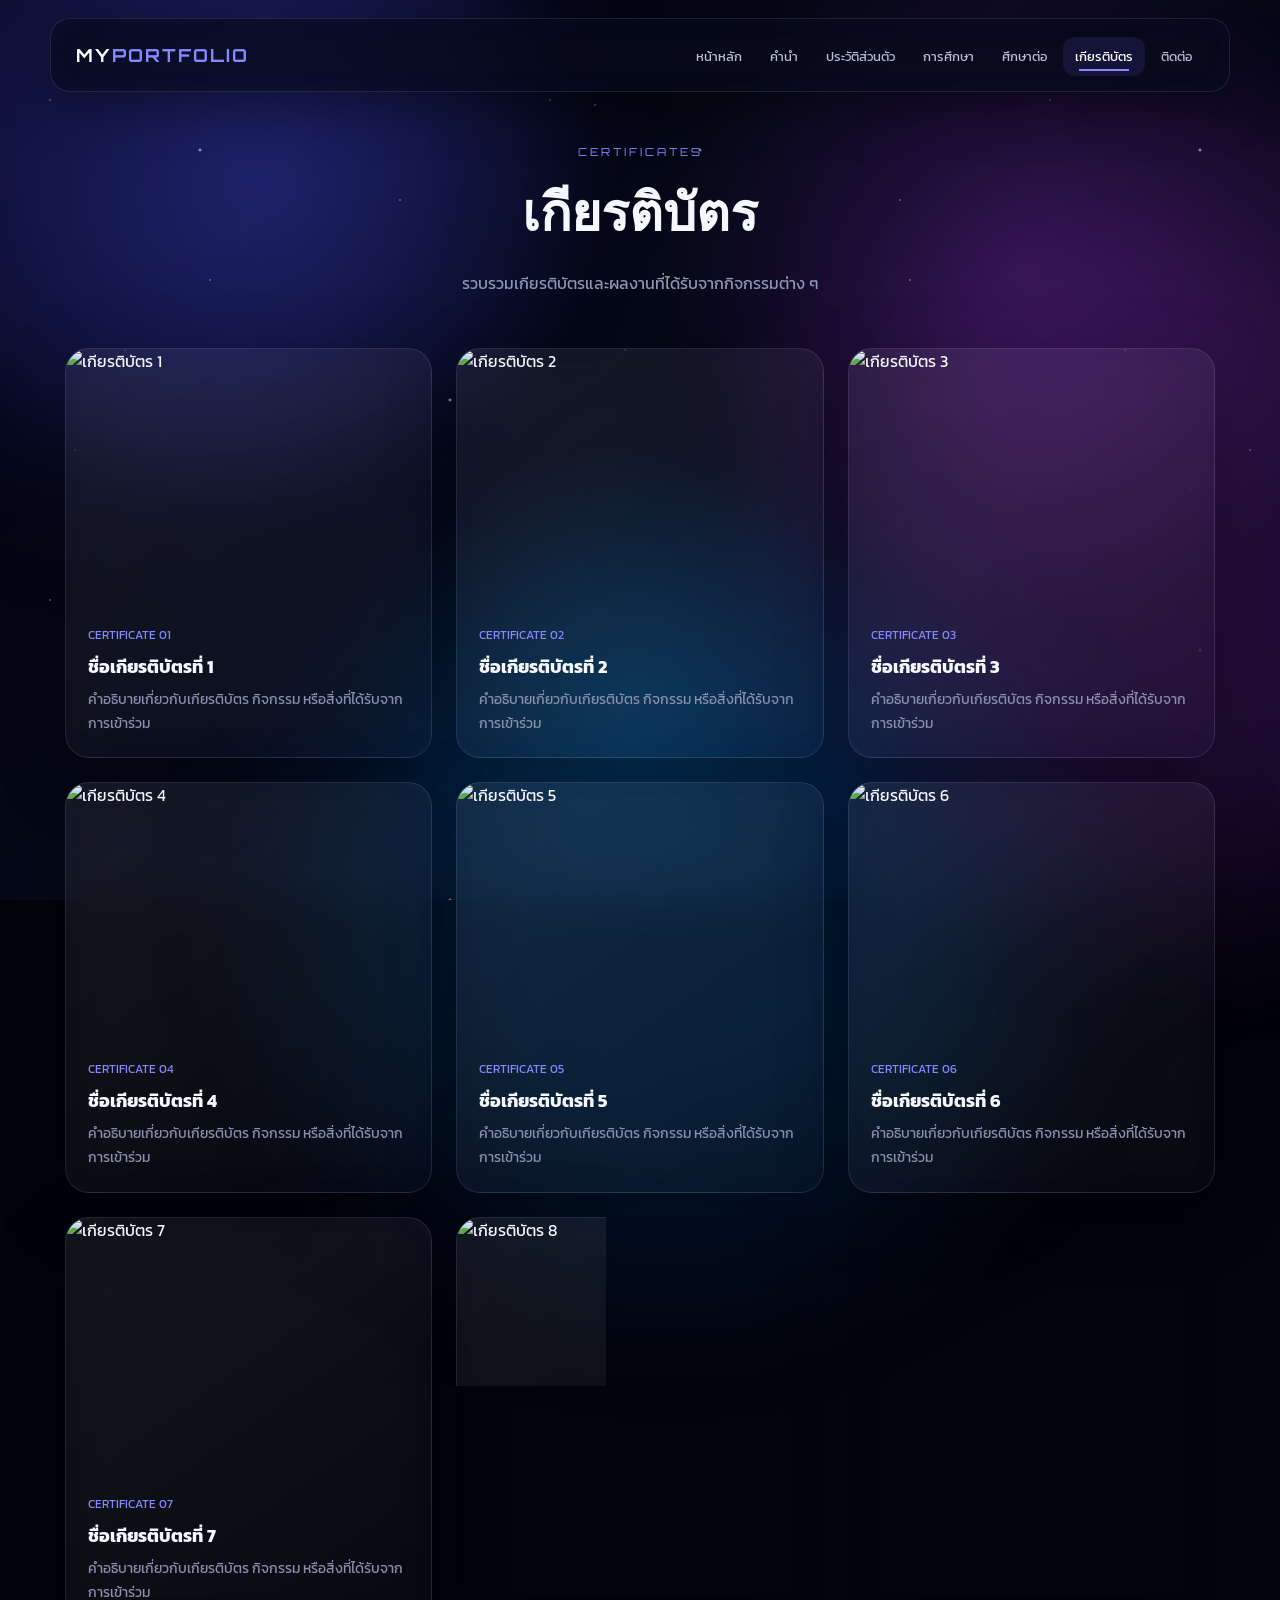
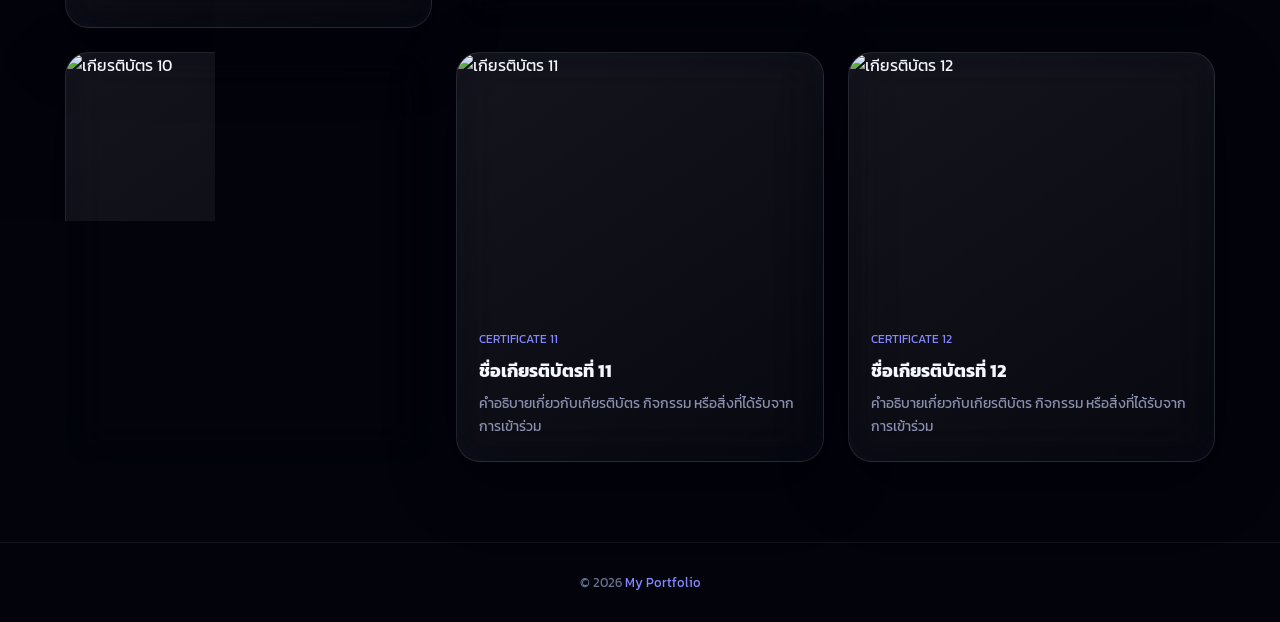
==== certificates.html @ ef819e0a "Create certificates.html" ====
<!DOCTYPE html>
<html lang="th">

<head>

<meta charset="UTF-8">
<meta name="viewport" content="width=device-width, initial-scale=1.0">

<title>เกียรติบัตร | Portfolio</title>

<link rel="stylesheet" href="style.css">

</head>

<body>

<div class="page-transition"></div>

<div class="stars"></div>
<div class="nebula one"></div>
<div class="nebula two"></div>
<div class="nebula three"></div>


<nav class="navbar">

<div class="nav-container">

<a href="index.html" class="logo">
MY<span>PORTFOLIO</span>
</a>

<ul class="nav-links">
<li><a href="index.html">หน้าหลัก</a></li>
<li><a href="preface.html">คำนำ</a></li>
<li><a href="profile.html">ประวัติส่วนตัว</a></li>
<li><a href="education.html">การศึกษา</a></li>
<li><a href="interests.html">ศึกษาต่อ</a></li>
<li><a href="certificates.html" class="active">เกียรติบัตร</a></li>
<li><a href="contact.html">ติดต่อ</a></li>
</ul>

</div>
</nav>


<main class="page">

<div class="container">

<div class="section-title">

<small>CERTIFICATES</small>

<h1>เกียรติบัตร</h1>

<p>
รวบรวมเกียรติบัตรและผลงานที่ได้รับจากกิจกรรมต่าง ๆ
</p>

</div>


<div class="certificate-grid">


<!-- 01 -->

<div class="card certificate-card reveal">

<div class="certificate-img">

<img src="images/certificate01.jpg"
alt="เกียรติบัตร 1">

</div>

<div class="certificate-info">

<span>CERTIFICATE 01</span>

<h2>ชื่อเกียรติบัตรที่ 1</h2>

<p>
คำอธิบายเกี่ยวกับเกียรติบัตร
กิจกรรม หรือสิ่งที่ได้รับจากการเข้าร่วม
</p>

</div>

</div>


<!-- 02 -->

<div class="card certificate-card reveal">

<div class="certificate-img">

<img src="images/certificate02.jpg"
alt="เกียรติบัตร 2">

</div>

<div class="certificate-info">

<span>CERTIFICATE 02</span>

<h2>ชื่อเกียรติบัตรที่ 2</h2>

<p>
คำอธิบายเกี่ยวกับเกียรติบัตร
กิจกรรม หรือสิ่งที่ได้รับจากการเข้าร่วม
</p>

</div>

</div>


<!-- 03 -->

<div class="card certificate-card reveal">

<div class="certificate-img">

<img src="images/certificate03.jpg"
alt="เกียรติบัตร 3">

</div>

<div class="certificate-info">

<span>CERTIFICATE 03</span>

<h2>ชื่อเกียรติบัตรที่ 3</h2>

<p>
คำอธิบายเกี่ยวกับเกียรติบัตร
กิจกรรม หรือสิ่งที่ได้รับจากการเข้าร่วม
</p>

</div>

</div>


<!-- 04 -->

<div class="card certificate-card reveal">

<div class="certificate-img">

<img src="images/certificate04.jpg"
alt="เกียรติบัตร 4">

</div>

<div class="certificate-info">

<span>CERTIFICATE 04</span>

<h2>ชื่อเกียรติบัตรที่ 4</h2>

<p>
คำอธิบายเกี่ยวกับเกียรติบัตร
กิจกรรม หรือสิ่งที่ได้รับจากการเข้าร่วม
</p>

</div>

</div>


<!-- 05 -->

<div class="card certificate-card reveal">

<div class="certificate-img">

<img src="images/certificate05.jpg"
alt="เกียรติบัตร 5">

</div>

<div class="certificate-info">

<span>CERTIFICATE 05</span>

<h2>ชื่อเกียรติบัตรที่ 5</h2>

<p>
คำอธิบายเกี่ยวกับเกียรติบัตร
กิจกรรม หรือสิ่งที่ได้รับจากการเข้าร่วม
</p>

</div>

</div>


<!-- 06 -->

<div class="card certificate-card reveal">

<div class="certificate-img">

<img src="images/certificate06.jpg"
alt="เกียรติบัตร 6">

</div>

<div class="certificate-info">

<span>CERTIFICATE 06</span>

<h2>ชื่อเกียรติบัตรที่ 6</h2>

<p>
คำอธิบายเกี่ยวกับเกียรติบัตร
กิจกรรม หรือสิ่งที่ได้รับจากการเข้าร่วม
</p>

</div>

</div>


<!-- 07 -->

<div class="card certificate-card reveal">

<div class="certificate-img">

<img src="images/certificate07.jpg"
alt="เกียรติบัตร 7">

</div>

<div class="certificate-info">

<span>CERTIFICATE 07</span>

<h2>ชื่อเกียรติบัตรที่ 7</h2>

<p>
คำอธิบายเกี่ยวกับเกียรติบัตร
กิจกรรม หรือสิ่งที่ได้รับจากการเข้าร่วม
</p>

</div>

</div>


<!-- 08 -->

<div class="card certificate-card reveal">

<div class="certificate-img">

<img src="images/certificate08.jpg"
alt="เกียรติบัตร 8">

</div>

<div class="certificate-info">

<span>CERTIFICATE 08</span>

<h2>ชื่อเกียรติบัตรที่ 8</h2>

<p>
คำอธิบายเกี่ยวกับเกียรติบัตร
กิจกรรม หรือสิ่งที่ได้รับจากการเข้าร่วม
</p>

</div>

</div>


<!-- 09 -->

<div class="card certificate-card reveal">

<div class="certificate-img">

<img src="images/certificate09.jpg"
alt="เกียรติบัตร 9">

</div>

<div class="certificate-info">

<span>CERTIFICATE 09</span>

<h2>ชื่อเกียรติบัตรที่ 9</h2>

<p>
คำอธิบายเกี่ยวกับเกียรติบัตร
กิจกรรม หรือสิ่งที่ได้รับจากการเข้าร่วม
</p>

</div>

</div>


<!-- 10 -->

<div class="card certificate-card reveal">

<div class="certificate-img">

<img src="images/certificate10.jpg"
alt="เกียรติบัตร 10">

</div>

<div class="certificate-info">

<span>CERTIFICATE 10</span>

<h2>ชื่อเกียรติบัตรที่ 10</h2>

<p>
คำอธิบายเกี่ยวกับเกียรติบัตร
กิจกรรม หรือสิ่งที่ได้รับจากการเข้าร่วม
</p>

</div>

</div>


<!-- 11 -->

<div class="card certificate-card reveal">

<div class="certificate-img">

<img src="images/certificate11.jpg"
alt="เกียรติบัตร 11">

</div>

<div class="certificate-info">

<span>CERTIFICATE 11</span>

<h2>ชื่อเกียรติบัตรที่ 11</h2>

<p>
คำอธิบายเกี่ยวกับเกียรติบัตร
กิจกรรม หรือสิ่งที่ได้รับจากการเข้าร่วม
</p>

</div>

</div>


<!-- 12 -->

<div class="card certificate-card reveal">

<div class="certificate-img">

<img src="images/certificate12.jpg"
alt="เกียรติบัตร 12">

</div>

<div class="certificate-info">

<span>CERTIFICATE 12</span>

<h2>ชื่อเกียรติบัตรที่ 12</h2>

<p>
คำอธิบายเกี่ยวกับเกียรติบัตร
กิจกรรม หรือสิ่งที่ได้รับจากการเข้าร่วม
</p>

</div>

</div>


</div>

</div>

</main>


<!-- LIGHTBOX -->

<div class="lightbox">

<button class="close-lightbox">
×
</button>

<img src="" alt="Certificate Preview">

</div>


<footer>
© 2026 <span>My Portfolio</span>
</footer>


<script src="script.js"></script>

</body>
</html>
---- style.css ----
@import url('https://fonts.googleapis.com/css2?family=Kanit:wght@300;400;500;600;700&family=Orbitron:wght@400;500;600;700;800&display=swap');

*{
    margin:0;
    padding:0;
    box-sizing:border-box;
}

html{
    scroll-behavior:smooth;
}

body{
    font-family:'Kanit',sans-serif;
    color:#f5f7ff;
    background:#02030b;
    min-height:100vh;
    overflow-x:hidden;
}

/* =========================
   GALAXY BACKGROUND
========================= */

body::before{
    content:"";
    position:fixed;
    inset:0;
    z-index:-5;

    background:
        radial-gradient(circle at 20% 20%,rgba(77,90,255,.25),transparent 28%),
        radial-gradient(circle at 80% 30%,rgba(180,60,255,.20),transparent 30%),
        radial-gradient(circle at 50% 80%,rgba(0,180,255,.15),transparent 28%),
        linear-gradient(135deg,#01020a,#050817 45%,#02030c);

    animation:galaxyMove 18s ease-in-out infinite alternate;
}

@keyframes galaxyMove{
    0%{
        transform:scale(1);
    }
    100%{
        transform:scale(1.12);
    }
}

/* Nebula */

.nebula{
    position:fixed;
    width:700px;
    height:700px;
    border-radius:50%;
    filter:blur(100px);
    opacity:.16;
    pointer-events:none;
    z-index:-4;
}

.nebula.one{
    background:#4d4cff;
    top:-250px;
    left:-200px;
    animation:nebulaOne 15s infinite alternate;
}

.nebula.two{
    background:#c43cff;
    right:-250px;
    top:20%;
    animation:nebulaTwo 20s infinite alternate;
}

.nebula.three{
    background:#008cff;
    bottom:-350px;
    left:25%;
    animation:nebulaThree 17s infinite alternate;
}

@keyframes nebulaOne{
    to{
        transform:translate(180px,120px) scale(1.2);
    }
}

@keyframes nebulaTwo{
    to{
        transform:translate(-150px,100px) scale(1.3);
    }
}

@keyframes nebulaThree{
    to{
        transform:translate(120px,-100px) scale(1.2);
    }
}

/* =========================
   STAR FIELD
========================= */

.stars,
.stars::before,
.stars::after{
    position:fixed;
    inset:0;
    content:"";
    pointer-events:none;
    z-index:-2;
}

.stars{
    background-image:
        radial-gradient(1px 1px at 10% 20%,white,transparent),
        radial-gradient(1px 1px at 25% 70%,white,transparent),
        radial-gradient(2px 2px at 40% 30%,white,transparent),
        radial-gradient(1px 1px at 60% 15%,white,transparent),
        radial-gradient(1px 1px at 80% 40%,white,transparent),
        radial-gradient(2px 2px at 90% 80%,white,transparent),
        radial-gradient(1px 1px at 50% 90%,white,transparent),
        radial-gradient(1px 1px at 15% 90%,white,transparent);

    background-size:500px 500px;
    animation:starsMove 35s linear infinite;
    opacity:.8;
}

.stars::before{
    background-image:
        radial-gradient(1px 1px at 30% 40%,white,transparent),
        radial-gradient(2px 2px at 70% 70%,white,transparent),
        radial-gradient(1px 1px at 85% 15%,white,transparent);
    background-size:700px 700px;
    animation:starsMove 60s linear infinite reverse;
}

@keyframes starsMove{
    from{
        transform:translateY(0);
    }
    to{
        transform:translateY(-500px);
    }
}

/* =========================
   PAGE TRANSITION
========================= */

.page-transition{
    position:fixed;
    inset:0;
    background:
        radial-gradient(circle,#3035ff 0%,#08091d 40%,#010108 100%);
    z-index:9999;
    pointer-events:none;
    animation:pageEnter .9s cubic-bezier(.76,0,.24,1) forwards;
}

@keyframes pageEnter{
    0%{
        transform:scaleY(1);
        transform-origin:top;
    }
    100%{
        transform:scaleY(0);
        transform-origin:top;
    }
}

body.leaving .page-transition{
    animation:pageLeave .8s cubic-bezier(.76,0,.24,1) forwards;
}

@keyframes pageLeave{
    0%{
        transform:scaleY(0);
        transform-origin:bottom;
    }
    100%{
        transform:scaleY(1);
        transform-origin:bottom;
    }
}

/* =========================
   NAVBAR
========================= */

.navbar{
    position:fixed;
    top:18px;
    left:50%;
    transform:translateX(-50%);
    width:min(1180px,94%);
    z-index:1000;

    background:rgba(7,10,25,.72);
    backdrop-filter:blur(20px);
    border:1px solid rgba(255,255,255,.10);
    border-radius:20px;

    box-shadow:
        0 15px 50px rgba(0,0,0,.4),
        inset 0 0 30px rgba(80,80,255,.04);
}

.nav-container{
    min-height:72px;
    padding:0 25px;

    display:flex;
    align-items:center;
    justify-content:space-between;
    gap:20px;
}

.logo{
    text-decoration:none;
    color:white;
    font-family:'Orbitron',sans-serif;
    font-size:18px;
    font-weight:700;
    letter-spacing:2px;
    white-space:nowrap;
}

.logo span{
    color:#8588ff;
}

.nav-links{
    list-style:none;
    display:flex;
    align-items:center;
    justify-content:center;
    gap:4px;
    flex-wrap:wrap;
}

.nav-links a{
    position:relative;
    text-decoration:none;
    color:#b9bfd8;
    padding:10px 12px;
    border-radius:12px;
    font-size:13px;
    transition:.3s;
}

.nav-links a:hover,
.nav-links a.active{
    color:white;
    background:rgba(100,100,255,.12);
}

.nav-links a::after{
    content:"";
    position:absolute;
    left:20%;
    bottom:5px;
    width:60%;
    height:2px;
    background:#8588ff;
    transform:scaleX(0);
    transition:.3s;
}

.nav-links a:hover::after,
.nav-links a.active::after{
    transform:scaleX(1);
}

/* =========================
   CONTAINER
========================= */

.container{
    width:min(1150px,92%);
    margin:auto;
}

.page{
    min-height:100vh;
    padding:145px 0 80px;
}

/* =========================
   HERO
========================= */

.hero{
    min-height:calc(100vh - 100px);
    display:flex;
    align-items:center;
    justify-content:center;
    text-align:center;
}

.hero-content{
    max-width:900px;
    animation:fadeUp 1.2s ease;
}

.eyebrow{
    display:inline-block;
    padding:8px 18px;
    border:1px solid rgba(140,140,255,.3);
    border-radius:50px;
    background:rgba(90,90,255,.08);
    color:#aeb1ff;
    font-size:13px;
    letter-spacing:2px;
    margin-bottom:25px;
}

.hero h1{
    font-family:'Orbitron',sans-serif;
    font-size:clamp(45px,8vw,100px);
    line-height:1;
    letter-spacing:5px;

    background:linear-gradient(
        90deg,
        #ffffff,
        #9ca0ff,
        #e9eaff,
        #ffffff
    );

    background-size:300%;
    -webkit-background-clip:text;
    color:transparent;

    animation:textShine 5s linear infinite;
}

@keyframes textShine{
    from{
        background-position:0%;
    }
    to{
        background-position:300%;
    }
}

.hero h2{
    margin-top:25px;
    font-size:clamp(20px,3vw,34px);
    font-weight:400;
    color:#d5d8ef;
}

.hero p{
    margin:25px auto 35px;
    max-width:720px;
    color:#9298b7;
    line-height:1.9;
}

.btn{
    display:inline-flex;
    align-items:center;
    justify-content:center;
    gap:10px;

    padding:13px 25px;
    border-radius:14px;

    text-decoration:none;
    color:white;

    background:linear-gradient(
        135deg,
        #5659ff,
        #854cff
    );

    box-shadow:
        0 10px 30px rgba(80,80,255,.25);

    transition:.35s;
}

.btn:hover{
    transform:translateY(-4px);
    box-shadow:
        0 15px 40px rgba(100,90,255,.45);
}

/* =========================
   SECTION
========================= */

.section-title{
    text-align:center;
    margin-bottom:50px;
    animation:fadeUp 1s ease;
}

.section-title small{
    display:block;
    color:#8588ff;
    letter-spacing:3px;
    font-family:'Orbitron',sans-serif;
    font-size:11px;
    margin-bottom:12px;
}

.section-title h1{
    font-family:'Orbitron',sans-serif;
    font-size:clamp(30px,5vw,52px);
}

.section-title p{
    color:#8f96b4;
    max-width:650px;
    margin:15px auto 0;
    line-height:1.8;
}

/* =========================
   GLASS CARD
========================= */

.card{
    background:linear-gradient(
        145deg,
        rgba(255,255,255,.075),
        rgba(255,255,255,.025)
    );

    border:1px solid rgba(255,255,255,.10);
    border-radius:24px;
    padding:30px;

    backdrop-filter:blur(20px);

    box-shadow:
        0 20px 70px rgba(0,0,0,.25),
        inset 0 0 30px rgba(100,100,255,.025);

    transition:.4s;
}

.card:hover{
    transform:translateY(-6px);
    border-color:rgba(140,140,255,.3);
    box-shadow:
        0 25px 80px rgba(0,0,0,.4),
        0 0 30px rgba(90,90,255,.08);
}

/* =========================
   PROFILE
========================= */

.profile-grid{
    display:grid;
    grid-template-columns:380px 1fr;
    gap:35px;
    align-items:start;
}

.profile-image{
    position:relative;
    overflow:hidden;
    border-radius:22px;
    border:1px solid rgba(255,255,255,.15);
}

.profile-image img{
    width:100%;
    display:block;
    aspect-ratio:1/1;
    object-fit:cover;
    transition:.6s;
}

.profile-image:hover img{
    transform:scale(1.05);
}

.info-list{
    display:grid;
    grid-template-columns:repeat(2,1fr);
    gap:15px;
    margin-top:20px;
}

.info-item{
    padding:17px;
    border-radius:16px;
    background:rgba(255,255,255,.035);
    border:1px solid rgba(255,255,255,.07);
}

.info-item span{
    display:block;
    color:#777e9f;
    font-size:12px;
    margin-bottom:5px;
}

.info-item strong{
    font-weight:500;
    color:#edf0ff;
}

/* =========================
   EDUCATION
========================= */

.education-list{
    position:relative;
    max-width:900px;
    margin:auto;
}

.education-list::before{
    content:"";
    position:absolute;
    left:50%;
    top:0;
    bottom:0;
    width:2px;
    background:linear-gradient(
        transparent,
        #6b6eff,
        #b26bff,
        transparent
    );
}

.education-item{
    position:relative;
    width:50%;
    padding:0 35px 45px;
}

.education-item:nth-child(odd){
    left:0;
    text-align:right;
}

.education-item:nth-child(even){
    left:50%;
}

.edu-dot{
    position:absolute;
    top:25px;
    width:13px;
    height:13px;
    border-radius:50%;
    background:#8588ff;
    box-shadow:0 0 20px #8588ff;
}

.education-item:nth-child(odd) .edu-dot{
    right:-6px;
}

.education-item:nth-child(even) .edu-dot{
    left:-6px;
}

.edu-image{
    overflow:hidden;
    border-radius:18px;
    margin-bottom:20px;
}

.edu-image img{
    width:100%;
    height:240px;
    object-fit:cover;
    display:block;
    transition:.5s;
}

.edu-image:hover img{
    transform:scale(1.05);
}

.edu-year{
    color:#8588ff;
    font-family:'Orbitron',sans-serif;
    font-size:12px;
}

.education-item h2{
    margin:8px 0;
}

.education-item p{
    color:#8e95b3;
    line-height:1.7;
}

/* =========================
   INTERESTS
========================= */

.interest-grid{
    display:grid;
    grid-template-columns:repeat(3,1fr);
    gap:22px;
}

.interest-card{
    text-align:center;
}

.interest-icon{
    width:70px;
    height:70px;
    margin:0 auto 20px;

    display:flex;
    align-items:center;
    justify-content:center;

    border-radius:20px;

    font-size:28px;

    background:linear-gradient(
        135deg,
        rgba(90,90,255,.2),
        rgba(180,80,255,.12)
    );

    border:1px solid rgba(140,140,255,.2);
}

.interest-card h2{
    font-size:20px;
    margin-bottom:10px;
}

.interest-card p{
    color:#8990af;
    line-height:1.8;
}

/* =========================
   CERTIFICATES
========================= */

.certificate-grid{
    display:grid;
    grid-template-columns:repeat(3,1fr);
    gap:24px;
}

.certificate-card{
    overflow:hidden;
    padding:0;
}

.certificate-img{
    position:relative;
    overflow:hidden;
    cursor:pointer;
}

.certificate-img img{
    width:100%;
    height:250px;
    object-fit:cover;
    display:block;
    transition:.5s;
}

.certificate-img::after{
    content:"ดูเกียรติบัตร";
    position:absolute;
    inset:0;

    display:flex;
    align-items:center;
    justify-content:center;

    background:rgba(5,6,20,.68);
    color:white;

    opacity:0;
    transition:.4s;
}

.certificate-img:hover img{
    transform:scale(1.06);
}

.certificate-img:hover::after{
    opacity:1;
}

.certificate-info{
    padding:22px;
}

.certificate-info span{
    color:#8588ff;
    font-size:12px;
}

.certificate-info h2{
    font-size:18px;
    margin:8px 0;
}

.certificate-info p{
    color:#8990af;
    line-height:1.7;
    font-size:14px;
}

/* =========================
   LIGHTBOX
========================= */

.lightbox{
    position:fixed;
    inset:0;
    z-index:5000;

    background:rgba(0,0,0,.88);
    backdrop-filter:blur(12px);

    display:none;
    align-items:center;
    justify-content:center;

    padding:30px;
}

.lightbox.show{
    display:flex;
    animation:fadeIn .3s ease;
}

.lightbox img{
    max-width:92vw;
    max-height:88vh;
    object-fit:contain;

    border-radius:15px;

    box-shadow:
        0 0 80px rgba(100,100,255,.25);
}

.close-lightbox{
    position:absolute;
    top:25px;
    right:35px;

    width:45px;
    height:45px;

    border:none;
    border-radius:50%;

    background:rgba(255,255,255,.1);
    color:white;

    font-size:25px;
    cursor:pointer;
}

/* =========================
   CONTACT
========================= */

.contact-grid{
    display:grid;
    grid-template-columns:repeat(3,1fr);
    gap:22px;
}

.contact-card{
    text-align:center;
}

.contact-icon{
    font-size:28px;
    margin-bottom:15px;
}

.contact-card h2{
    font-size:18px;
    margin-bottom:8px;
}

.contact-card p{
    color:#8990af;
    word-break:break-word;
}

/* =========================
   FOOTER
========================= */

footer{
    border-top:1px solid rgba(255,255,255,.07);
    padding:30px 20px;
    text-align:center;
    color:#686f8e;
    font-size:13px;
}

footer span{
    color:#8588ff;
}

/* =========================
   ANIMATION
========================= */

.reveal{
    opacity:0;
    transform:translateY(40px);
    transition:1s cubic-bezier(.2,.7,.2,1);
}

.reveal.active{
    opacity:1;
    transform:translateY(0);
}

@keyframes fadeUp{
    from{
        opacity:0;
        transform:translateY(35px);
    }
    to{
        opacity:1;
        transform:translateY(0);
    }
}

@keyframes fadeIn{
    from{
        opacity:0;
    }
    to{
        opacity:1;
    }
}

/* =========================
   RESPONSIVE
========================= */

@media(max-width:900px){

    .nav-container{
        min-height:65px;
    }

    .nav-links{
        display:none;
    }

    .profile-grid{
        grid-template-columns:1fr;
    }

    .profile-image{
        max-width:400px;
        margin:auto;
    }

    .interest-grid{
        grid-template-columns:1fr 1fr;
    }

    .certificate-grid{
        grid-template-columns:1fr 1fr;
    }

    .contact-grid{
        grid-template-columns:1fr 1fr;
    }
}

@media(max-width:650px){

    .page{
        padding-top:120px;
    }

    .card{
        padding:22px;
    }

    .info-list{
        grid-template-columns:1fr;
    }

    .interest-grid,
    .certificate-grid,
    .contact-grid{
        grid-template-columns:1fr;
    }

    .education-list::before{
        left:10px;
    }

    .education-item,
    .education-item:nth-child(even),
    .education-item:nth-child(odd){
        width:100%;
        left:0;
        text-align:left;
        padding-left:35px;
        padding-right:0;
    }

    .education-item:nth-child(odd) .edu-dot,
    .education-item:nth-child(even) .edu-dot{
        left:4px;
        right:auto;
    }

    .hero h1{
        letter-spacing:2px;
    }
}
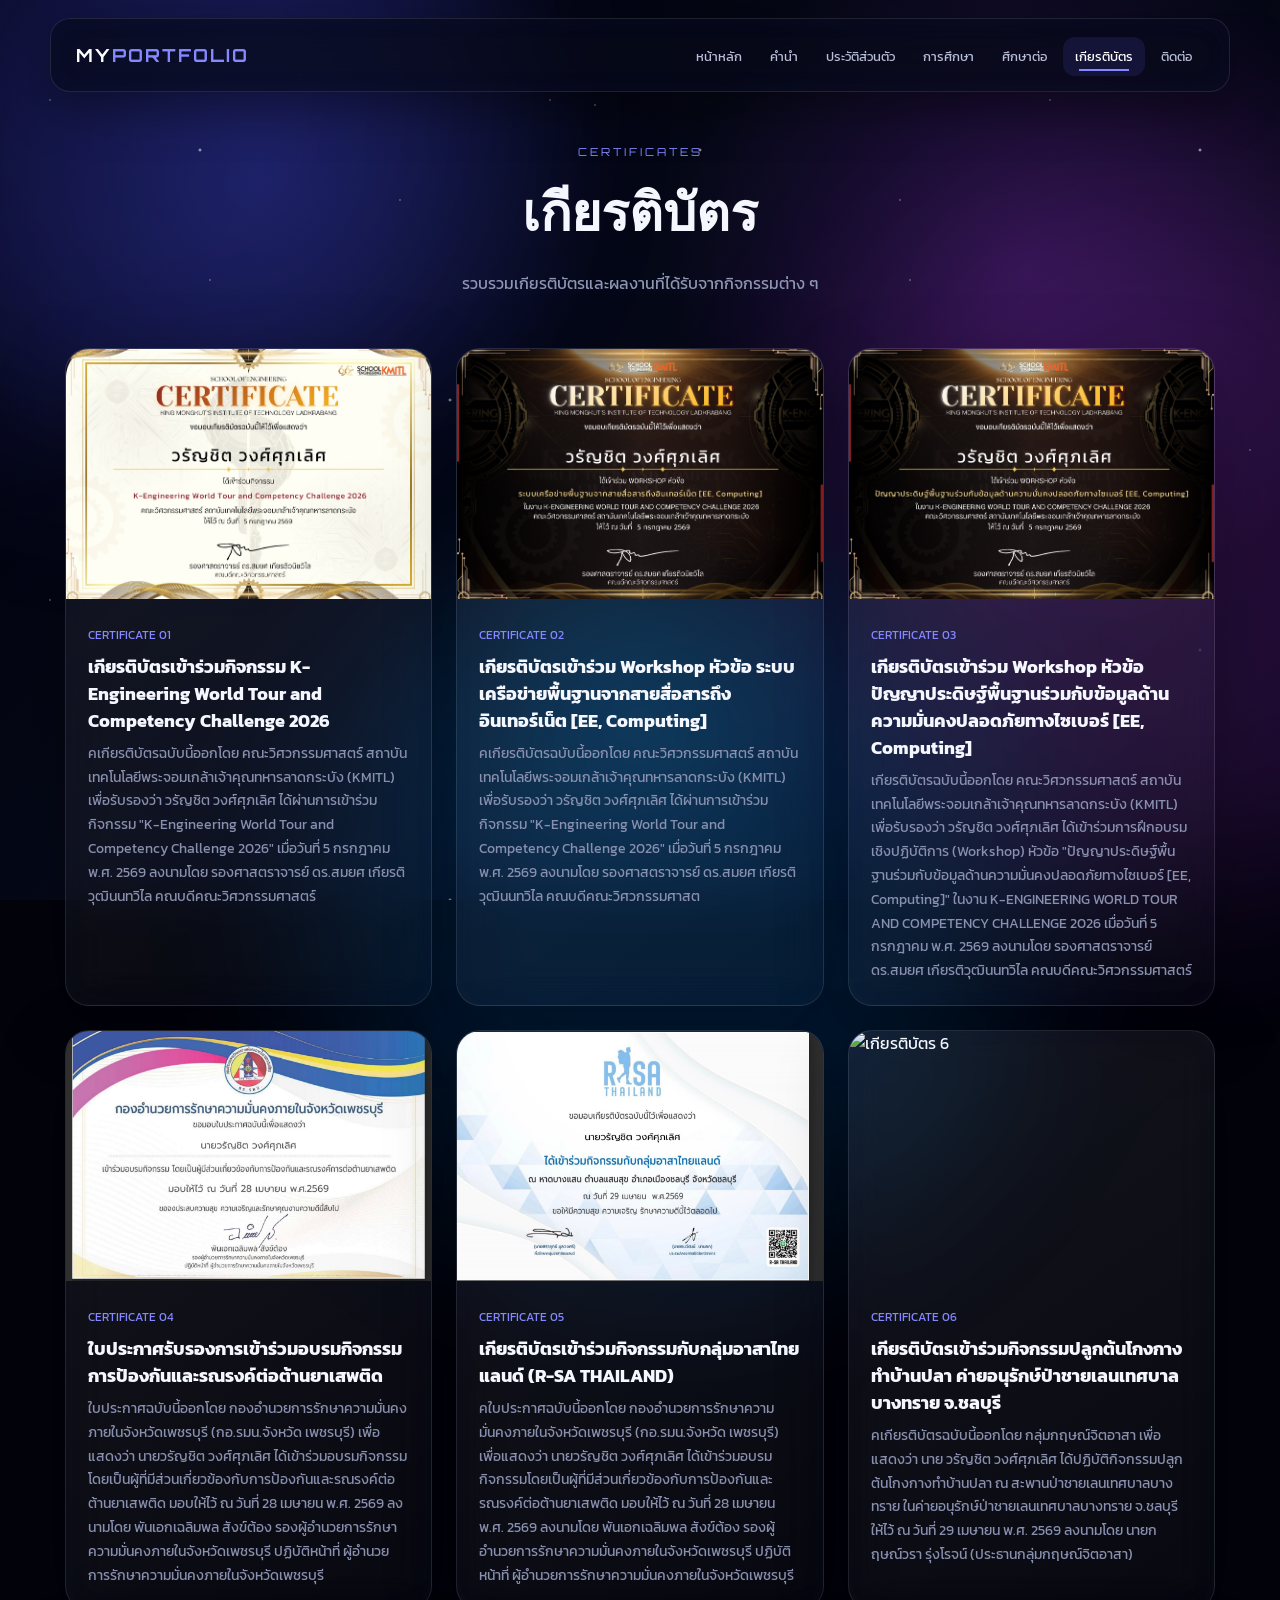
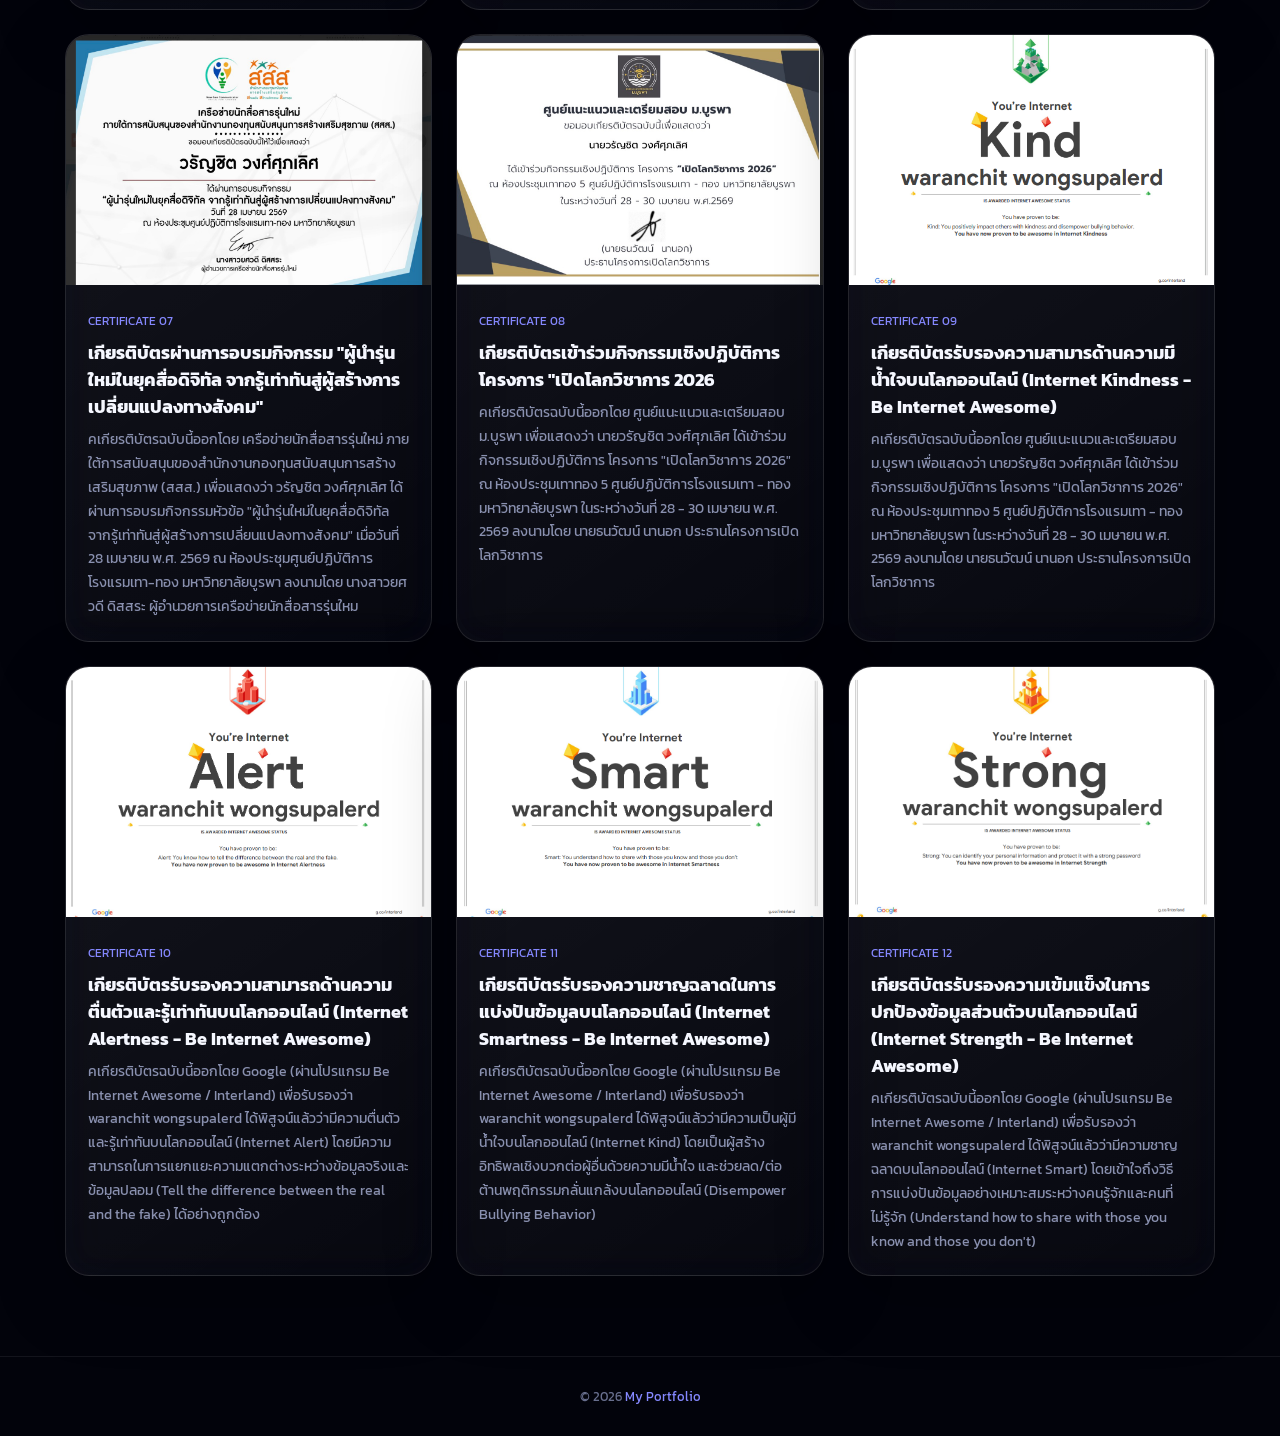
==== commit 7241101a: "Update certificates.html" ====
--- a/certificates.html
+++ b/certificates.html
@@ -71,7 +71,7 @@
 
 <div class="certificate-img">
 
-<img src="images/certificate01.jpg"
+<img src="S__37978134.jpg"
 alt="เกียรติบัตร 1">
 
 </div>
@@ -80,11 +80,10 @@
 
 <span>CERTIFICATE 01</span>
 
-<h2>ชื่อเกียรติบัตรที่ 1</h2>
-
-<p>
-คำอธิบายเกี่ยวกับเกียรติบัตร
-กิจกรรม หรือสิ่งที่ได้รับจากการเข้าร่วม
+<h2>เกียรติบัตรเข้าร่วมกิจกรรม K-Engineering World Tour and Competency Challenge 2026</h2>
+
+<p>
+คเกียรติบัตรฉบับนี้ออกโดย คณะวิศวกรรมศาสตร์ สถาบันเทคโนโลยีพระจอมเกล้าเจ้าคุณทหารลาดกระบัง (KMITL) เพื่อรับรองว่า วรัญชิต วงศ์ศุภเลิศ ได้ผ่านการเข้าร่วมกิจกรรม "K-Engineering World Tour and Competency Challenge 2026" เมื่อวันที่ 5 กรกฎาคม พ.ศ. 2569 ลงนามโดย รองศาสตราจารย์ ดร.สมยศ เกียรติวุฒินนทวิไล คณบดีคณะวิศวกรรมศาสตร์
 </p>
 
 </div>
@@ -98,7 +97,7 @@
 
 <div class="certificate-img">
 
-<img src="images/certificate02.jpg"
+<img src="S__37978135.jpg"
 alt="เกียรติบัตร 2">
 
 </div>
@@ -107,11 +106,10 @@
 
 <span>CERTIFICATE 02</span>
 
-<h2>ชื่อเกียรติบัตรที่ 2</h2>
-
-<p>
-คำอธิบายเกี่ยวกับเกียรติบัตร
-กิจกรรม หรือสิ่งที่ได้รับจากการเข้าร่วม
+<h2>เกียรติบัตรเข้าร่วม Workshop หัวข้อ ระบบเครือข่ายพื้นฐานจากสายสื่อสารถึงอินเทอร์เน็ต [EE, Computing]</h2>
+
+<p>
+คเกียรติบัตรฉบับนี้ออกโดย คณะวิศวกรรมศาสตร์ สถาบันเทคโนโลยีพระจอมเกล้าเจ้าคุณทหารลาดกระบัง (KMITL) เพื่อรับรองว่า วรัญชิต วงศ์ศุภเลิศ ได้ผ่านการเข้าร่วมกิจกรรม "K-Engineering World Tour and Competency Challenge 2026" เมื่อวันที่ 5 กรกฎาคม พ.ศ. 2569 ลงนามโดย รองศาสตราจารย์ ดร.สมยศ เกียรติวุฒินนทวิไล คณบดีคณะวิศวกรรมศาสต
 </p>
 
 </div>
@@ -125,7 +123,7 @@
 
 <div class="certificate-img">
 
-<img src="images/certificate03.jpg"
+<img src="S__37978136.jpg"
 alt="เกียรติบัตร 3">
 
 </div>
@@ -134,12 +132,11 @@
 
 <span>CERTIFICATE 03</span>
 
-<h2>ชื่อเกียรติบัตรที่ 3</h2>
-
-<p>
-คำอธิบายเกี่ยวกับเกียรติบัตร
-กิจกรรม หรือสิ่งที่ได้รับจากการเข้าร่วม
-</p>
+<h2>เกียรติบัตรเข้าร่วม Workshop หัวข้อ ปัญญาประดิษฐ์พื้นฐานร่วมกับข้อมูลด้านความมั่นคงปลอดภัยทางไซเบอร์ [EE, Computing]</h2>
+
+<p>
+เกียรติบัตรฉบับนี้ออกโดย คณะวิศวกรรมศาสตร์ สถาบันเทคโนโลยีพระจอมเกล้าเจ้าคุณทหารลาดกระบัง (KMITL) เพื่อรับรองว่า วรัญชิต วงศ์ศุภเลิศ ได้เข้าร่วมการฝึกอบรมเชิงปฏิบัติการ (Workshop) หัวข้อ "ปัญญาประดิษฐ์พื้นฐานร่วมกับข้อมูลด้านความมั่นคงปลอดภัยทางไซเบอร์ [EE, Computing]" ในงาน K-ENGINEERING WORLD TOUR AND COMPETENCY CHALLENGE 2026 เมื่อวันที่ 5 กรกฎาคม พ.ศ. 2569 ลงนามโดย รองศาสตราจารย์ ดร.สมยศ เกียรติวุฒินนทวิไล คณบดีคณะวิศวกรรมศาสตร์
+<p>
 
 </div>
 
@@ -152,7 +149,7 @@
 
 <div class="certificate-img">
 
-<img src="images/certificate04.jpg"
+<img src="S__37978137.jpg"
 alt="เกียรติบัตร 4">
 
 </div>
@@ -161,11 +158,10 @@
 
 <span>CERTIFICATE 04</span>
 
-<h2>ชื่อเกียรติบัตรที่ 4</h2>
-
-<p>
-คำอธิบายเกี่ยวกับเกียรติบัตร
-กิจกรรม หรือสิ่งที่ได้รับจากการเข้าร่วม
+<h2> ใบประกาศรับรองการเข้าร่วมอบรมกิจกรรมการป้องกันและรณรงค์ต่อต้านยาเสพติด</h2>
+
+<p>
+ใบประกาศฉบับนี้ออกโดย กองอำนวยการรักษาความมั่นคงภายในจังหวัดเพชรบุรี (กอ.รมน.จังหวัด เพชรบุรี) เพื่อแสดงว่า นายวรัญชิต วงศ์ศุภเลิศ ได้เข้าร่วมอบรมกิจกรรมโดยเป็นผู้ที่มีส่วนเกี่ยวข้องกับการป้องกันและรณรงค์ต่อต้านยาเสพติด มอบให้ไว้ ณ วันที่ 28 เมษายน พ.ศ. 2569 ลงนามโดย พันเอกเฉลิมพล สังข์ต้อง รองผู้อำนวยการรักษาความมั่นคงภายในจังหวัดเพชรบุรี ปฏิบัติหน้าที่ ผู้อำนวยการรักษาความมั่นคงภายในจังหวัดเพชรบุรี
 </p>
 
 </div>
@@ -179,7 +175,7 @@
 
 <div class="certificate-img">
 
-<img src="images/certificate05.jpg"
+<img src="S__37978138.jpg"
 alt="เกียรติบัตร 5">
 
 </div>
@@ -188,11 +184,10 @@
 
 <span>CERTIFICATE 05</span>
 
-<h2>ชื่อเกียรติบัตรที่ 5</h2>
-
-<p>
-คำอธิบายเกี่ยวกับเกียรติบัตร
-กิจกรรม หรือสิ่งที่ได้รับจากการเข้าร่วม
+<h2>เกียรติบัตรเข้าร่วมกิจกรรมกับกลุ่มอาสาไทยแลนด์ (R-SA THAILAND)</h2>
+
+<p>
+คใบประกาศฉบับนี้ออกโดย กองอำนวยการรักษาความมั่นคงภายในจังหวัดเพชรบุรี (กอ.รมน.จังหวัด เพชรบุรี) เพื่อแสดงว่า นายวรัญชิต วงศ์ศุภเลิศ ได้เข้าร่วมอบรมกิจกรรมโดยเป็นผู้ที่มีส่วนเกี่ยวข้องกับการป้องกันและรณรงค์ต่อต้านยาเสพติด มอบให้ไว้ ณ วันที่ 28 เมษายน พ.ศ. 2569 ลงนามโดย พันเอกเฉลิมพล สังข์ต้อง รองผู้อำนวยการรักษาความมั่นคงภายในจังหวัดเพชรบุรี ปฏิบัติหน้าที่ ผู้อำนวยการรักษาความมั่นคงภายในจังหวัดเพชรบุรี
 </p>
 
 </div>
@@ -206,7 +201,7 @@
 
 <div class="certificate-img">
 
-<img src="images/certificate06.jpg"
+<img src="S__37978139.jpgg"
 alt="เกียรติบัตร 6">
 
 </div>
@@ -215,11 +210,10 @@
 
 <span>CERTIFICATE 06</span>
 
-<h2>ชื่อเกียรติบัตรที่ 6</h2>
-
-<p>
-คำอธิบายเกี่ยวกับเกียรติบัตร
-กิจกรรม หรือสิ่งที่ได้รับจากการเข้าร่วม
+<h2>เกียรติบัตรเข้าร่วมกิจกรรมปลูกต้นโกงกางทำบ้านปลา ค่ายอนุรักษ์ป่าชายเลนเทศบาลบางทราย จ.ชลบุรี</h2>
+
+<p>
+คเกียรติบัตรฉบับนี้ออกโดย กลุ่มกฤษณ์จิตอาสา เพื่อแสดงว่า นาย วรัญชิต วงศ์ศุภเลิศ ได้ปฏิบัติกิจกรรมปลูกต้นโกงกางทำบ้านปลา ณ สะพานป่าชายเลนเทศบาลบางทราย ในค่ายอนุรักษ์ป่าชายเลนเทศบาลบางทราย จ.ชลบุรี ให้ไว้ ณ วันที่ 29 เมษายน พ.ศ. 2569 ลงนามโดย นายกฤษณ์วรา รุ่งโรจน์ (ประธานกลุ่มกฤษณ์จิตอาสา)
 </p>
 
 </div>
@@ -233,7 +227,7 @@
 
 <div class="certificate-img">
 
-<img src="images/certificate07.jpg"
+<img src="S__37978140.jpg"
 alt="เกียรติบัตร 7">
 
 </div>
@@ -242,11 +236,10 @@
 
 <span>CERTIFICATE 07</span>
 
-<h2>ชื่อเกียรติบัตรที่ 7</h2>
-
-<p>
-คำอธิบายเกี่ยวกับเกียรติบัตร
-กิจกรรม หรือสิ่งที่ได้รับจากการเข้าร่วม
+<h2>เกียรติบัตรผ่านการอบรมกิจกรรม "ผู้นำรุ่นใหม่ในยุคสื่อดิจิทัล จากรู้เท่าทันสู่ผู้สร้างการเปลี่ยนแปลงทางสังคม"</h2>
+
+<p>
+คเกียรติบัตรฉบับนี้ออกโดย เครือข่ายนักสื่อสารรุ่นใหม่ ภายใต้การสนับสนุนของสำนักงานกองทุนสนับสนุนการสร้างเสริมสุขภาพ (สสส.) เพื่อแสดงว่า วรัญชิต วงศ์ศุภเลิศ ได้ผ่านการอบรมกิจกรรมหัวข้อ "ผู้นำรุ่นใหม่ในยุคสื่อดิจิทัล จากรู้เท่าทันสู่ผู้สร้างการเปลี่ยนแปลงทางสังคม" เมื่อวันที่ 28 เมษายน พ.ศ. 2569 ณ ห้องประชุมศูนย์ปฏิบัติการโรงแรมเทา-ทอง มหาวิทยาลัยบูรพา ลงนามโดย นางสาวยศวดี ดิสสระ ผู้อำนวยการเครือข่ายนักสื่อสารรุ่นใหม
 </p>
 
 </div>
@@ -260,7 +253,7 @@
 
 <div class="certificate-img">
 
-<img src="images/certificate08.jpg"
+<img src="S__37978141.jpg"
 alt="เกียรติบัตร 8">
 
 </div>
@@ -269,11 +262,10 @@
 
 <span>CERTIFICATE 08</span>
 
-<h2>ชื่อเกียรติบัตรที่ 8</h2>
-
-<p>
-คำอธิบายเกี่ยวกับเกียรติบัตร
-กิจกรรม หรือสิ่งที่ได้รับจากการเข้าร่วม
+<h2>เกียรติบัตรเข้าร่วมกิจกรรมเชิงปฏิบัติการ โครงการ "เปิดโลกวิชาการ 2026</h2>
+
+<p>
+คเกียรติบัตรฉบับนี้ออกโดย ศูนย์แนะแนวและเตรียมสอบ ม.บูรพา เพื่อแสดงว่า นายวรัญชิต วงศ์ศุภเลิศ ได้เข้าร่วมกิจกรรมเชิงปฏิบัติการ โครงการ "เปิดโลกวิชาการ 2026" ณ ห้องประชุมเทาทอง 5 ศูนย์ปฏิบัติการโรงแรมเทา - ทอง มหาวิทยาลัยบูรพา ในระหว่างวันที่ 28 - 30 เมษายน พ.ศ. 2569 ลงนามโดย นายธนวัฒน์ นานอก ประธานโครงการเปิดโลกวิชาการ
 </p>
 
 </div>
@@ -287,7 +279,7 @@
 
 <div class="certificate-img">
 
-<img src="images/certificate09.jpg"
+<img src="Google_Interland_waranchit wongsupalerd_Certificate_of_Kindness.pdf - Google Chrome 9_6_2026 10_19_14 AM.png"
 alt="เกียรติบัตร 9">
 
 </div>
@@ -296,11 +288,10 @@
 
 <span>CERTIFICATE 09</span>
 
-<h2>ชื่อเกียรติบัตรที่ 9</h2>
-
-<p>
-คำอธิบายเกี่ยวกับเกียรติบัตร
-กิจกรรม หรือสิ่งที่ได้รับจากการเข้าร่วม
+<h2>เกียรติบัตรรับรองความสามารด้านความมีน้ำใจบนโลกออนไลน์ (Internet Kindness - Be Internet Awesome)</h2>
+
+<p>
+คเกียรติบัตรฉบับนี้ออกโดย ศูนย์แนะแนวและเตรียมสอบ ม.บูรพา เพื่อแสดงว่า นายวรัญชิต วงศ์ศุภเลิศ ได้เข้าร่วมกิจกรรมเชิงปฏิบัติการ โครงการ "เปิดโลกวิชาการ 2026" ณ ห้องประชุมเทาทอง 5 ศูนย์ปฏิบัติการโรงแรมเทา - ทอง มหาวิทยาลัยบูรพา ในระหว่างวันที่ 28 - 30 เมษายน พ.ศ. 2569 ลงนามโดย นายธนวัฒน์ นานอก ประธานโครงการเปิดโลกวิชาการ
 </p>
 
 </div>
@@ -314,7 +305,7 @@
 
 <div class="certificate-img">
 
-<img src="images/certificate10.jpg"
+<img src="Google_Interland_waranchit wongsupalerd_Certificate_of_Kindness.pdf - Google Chrome 9_6_2026 10_21_12 AM.png"
 alt="เกียรติบัตร 10">
 
 </div>
@@ -323,11 +314,10 @@
 
 <span>CERTIFICATE 10</span>
 
-<h2>ชื่อเกียรติบัตรที่ 10</h2>
-
-<p>
-คำอธิบายเกี่ยวกับเกียรติบัตร
-กิจกรรม หรือสิ่งที่ได้รับจากการเข้าร่วม
+<h2>เกียรติบัตรรับรองความสามารถด้านความตื่นตัวและรู้เท่าทันบนโลกออนไลน์ (Internet Alertness - Be Internet Awesome)</h2>
+
+<p>
+คเกียรติบัตรฉบับนี้ออกโดย Google (ผ่านโปรแกรม Be Internet Awesome / Interland) เพื่อรับรองว่า waranchit wongsupalerd ได้พิสูจน์แล้วว่ามีความตื่นตัวและรู้เท่าทันบนโลกออนไลน์ (Internet Alert) โดยมีความสามารถในการแยกแยะความแตกต่างระหว่างข้อมูลจริงและข้อมูลปลอม (Tell the difference between the real and the fake) ได้อย่างถูกต้อง
 </p>
 
 </div>
@@ -341,7 +331,7 @@
 
 <div class="certificate-img">
 
-<img src="images/certificate11.jpg"
+<img src="Google_Interland_waranchit wongsupalerd_Certificate_of_Smartness.pdf - Google Chrome 9_6_2026 10_21_28 AM.png"
 alt="เกียรติบัตร 11">
 
 </div>
@@ -350,11 +340,10 @@
 
 <span>CERTIFICATE 11</span>
 
-<h2>ชื่อเกียรติบัตรที่ 11</h2>
-
-<p>
-คำอธิบายเกี่ยวกับเกียรติบัตร
-กิจกรรม หรือสิ่งที่ได้รับจากการเข้าร่วม
+<h2>เกียรติบัตรรับรองความชาญฉลาดในการแบ่งปันข้อมูลบนโลกออนไลน์ (Internet Smartness - Be Internet Awesome)</h2>
+
+<p>
+คเกียรติบัตรฉบับนี้ออกโดย Google (ผ่านโปรแกรม Be Internet Awesome / Interland) เพื่อรับรองว่า waranchit wongsupalerd ได้พิสูจน์แล้วว่ามีความเป็นผู้มีน้ำใจบนโลกออนไลน์ (Internet Kind) โดยเป็นผู้สร้างอิทธิพลเชิงบวกต่อผู้อื่นด้วยความมีน้ำใจ และช่วยลด/ต่อต้านพฤติกรรมกลั่นแกล้งบนโลกออนไลน์ (Disempower Bullying Behavior)
 </p>
 
 </div>
@@ -368,7 +357,7 @@
 
 <div class="certificate-img">
 
-<img src="images/certificate12.jpg"
+<img src="Google_Interland_waranchit wongsupalerd_Certificate_of_Smartness.pdf - Google Chrome 9_6_2026 10_21_42 AM.png"
 alt="เกียรติบัตร 12">
 
 </div>
@@ -377,11 +366,10 @@
 
 <span>CERTIFICATE 12</span>
 
-<h2>ชื่อเกียรติบัตรที่ 12</h2>
-
-<p>
-คำอธิบายเกี่ยวกับเกียรติบัตร
-กิจกรรม หรือสิ่งที่ได้รับจากการเข้าร่วม
+<h2>เกียรติบัตรรับรองความเข้มแข็งในการปกป้องข้อมูลส่วนตัวบนโลกออนไลน์ (Internet Strength - Be Internet Awesome)</h2>
+
+<p>
+คเกียรติบัตรฉบับนี้ออกโดย Google (ผ่านโปรแกรม Be Internet Awesome / Interland) เพื่อรับรองว่า waranchit wongsupalerd ได้พิสูจน์แล้วว่ามีความชาญฉลาดบนโลกออนไลน์ (Internet Smart) โดยเข้าใจถึงวิธีการแบ่งปันข้อมูลอย่างเหมาะสมระหว่างคนรู้จักและคนที่ ไม่รู้จัก (Understand how to share with those you know and those you don't)
 </p>
 
 </div>
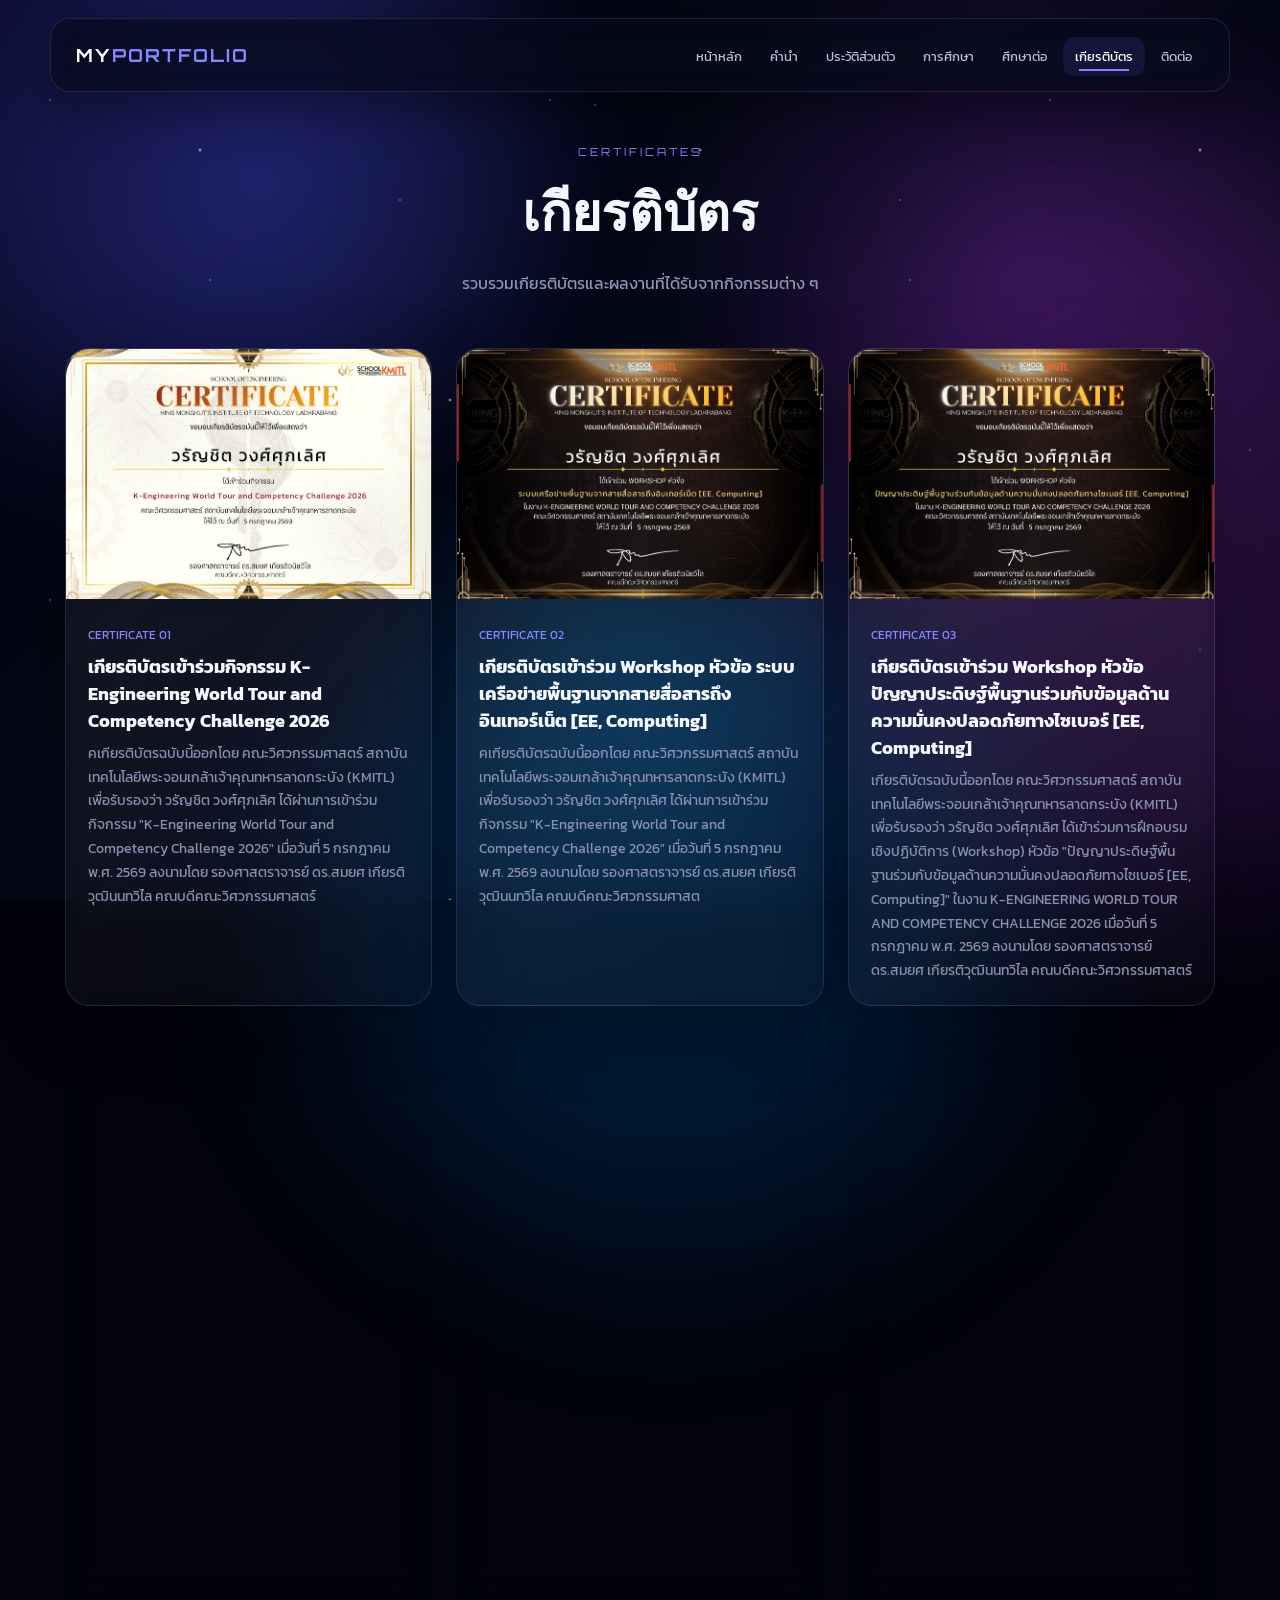
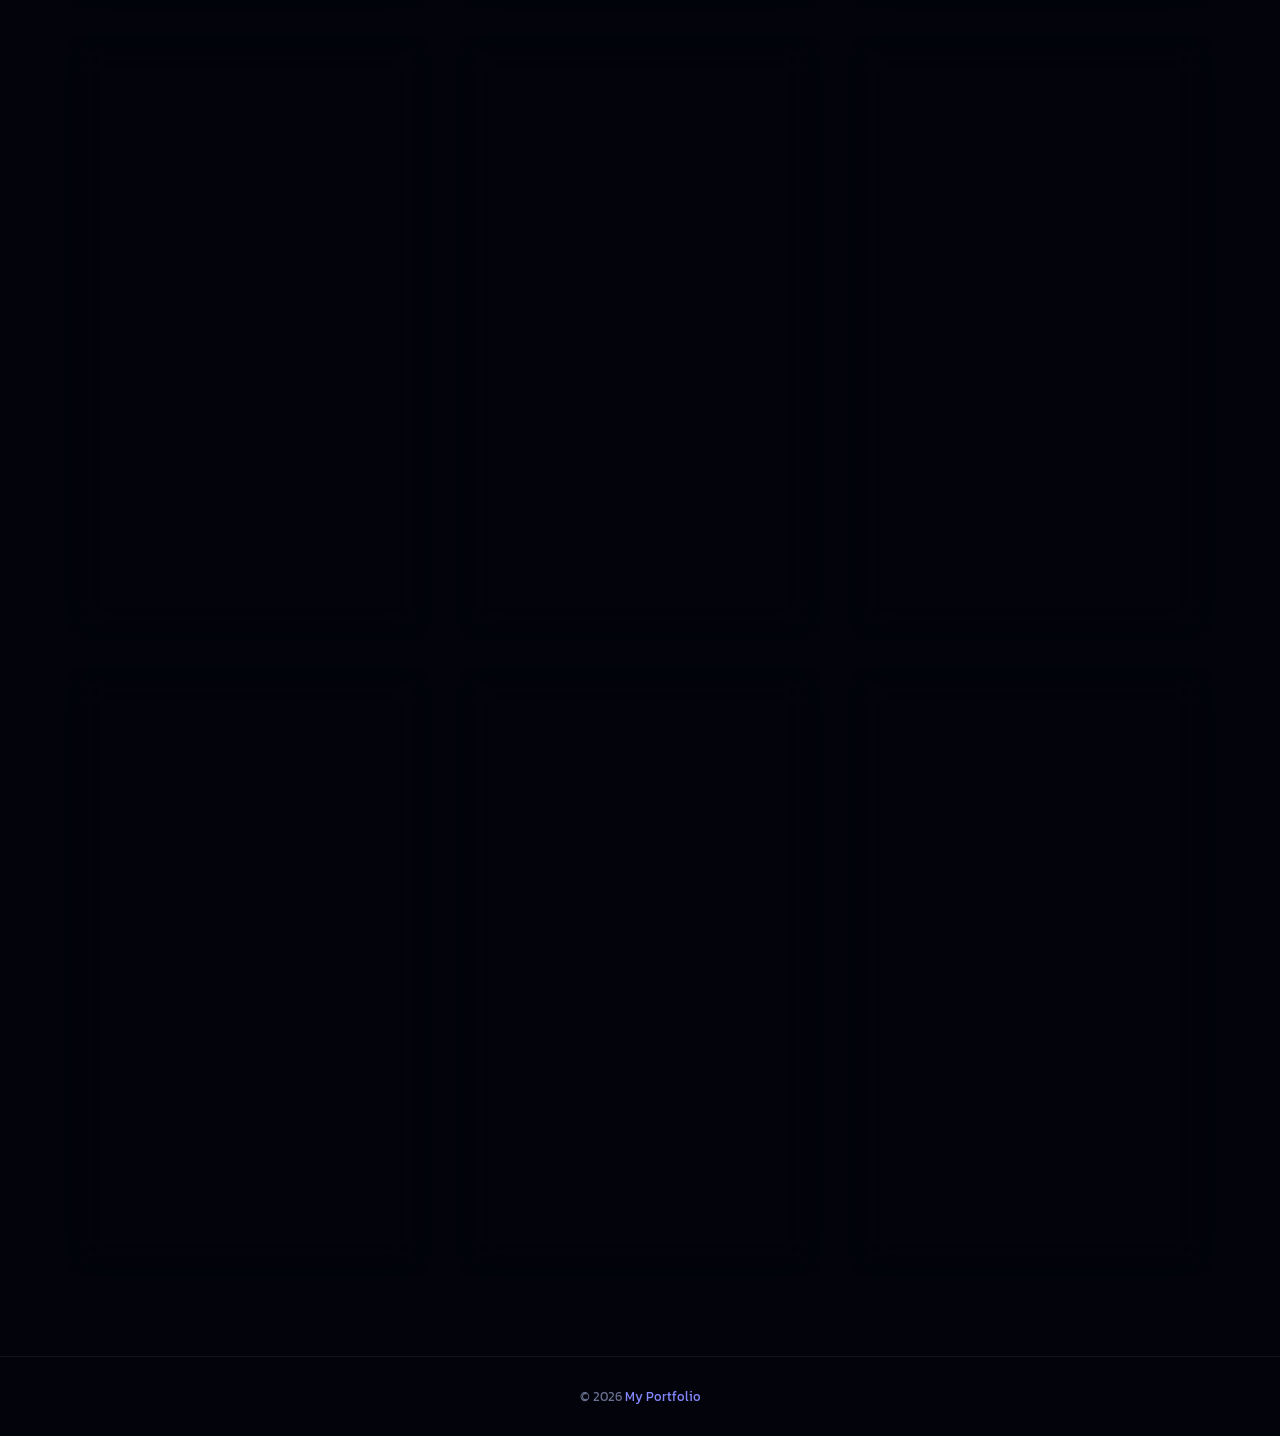
==== commit 2a342e71: "Update certificates.html" ====
--- a/certificates.html
+++ b/certificates.html
@@ -201,7 +201,7 @@
 
 <div class="certificate-img">
 
-<img src="S__37978139.jpgg"
+<img src="S__37978139.jpg"
 alt="เกียรติบัตร 6">
 
 </div>
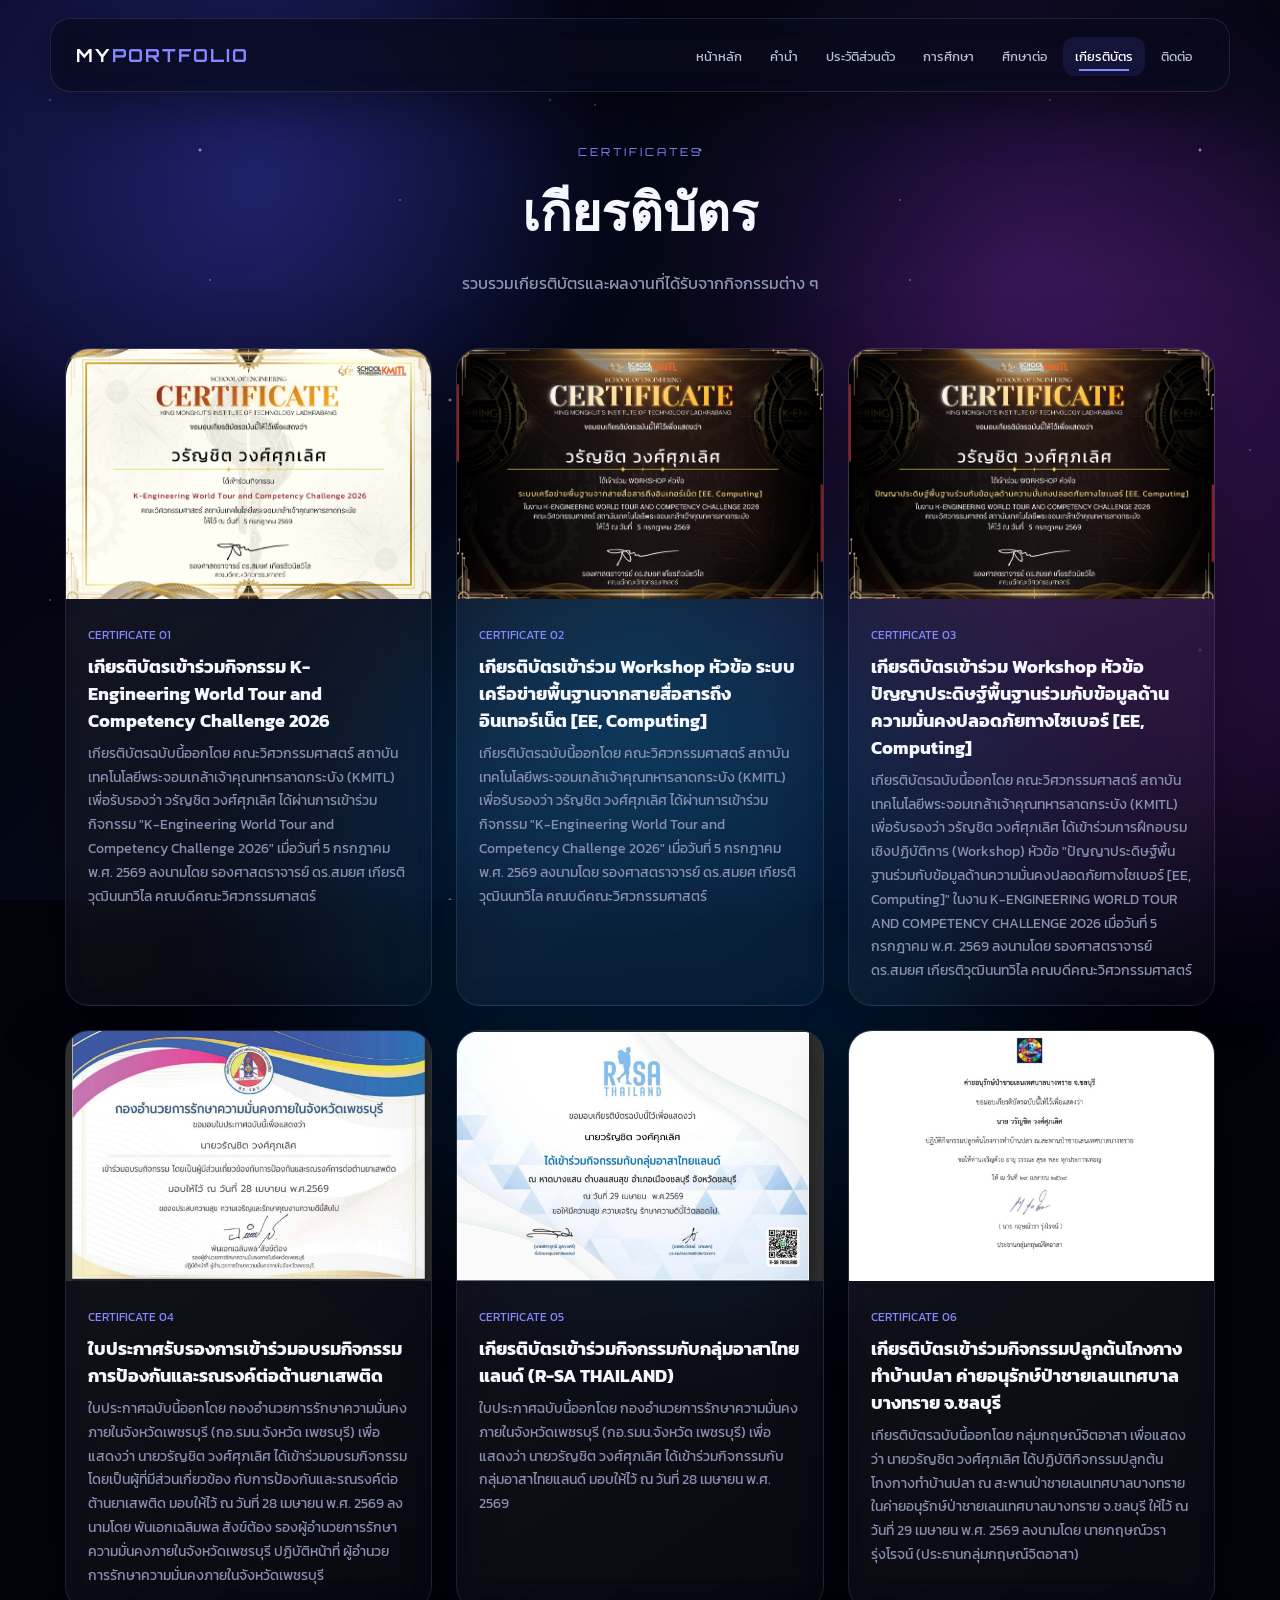
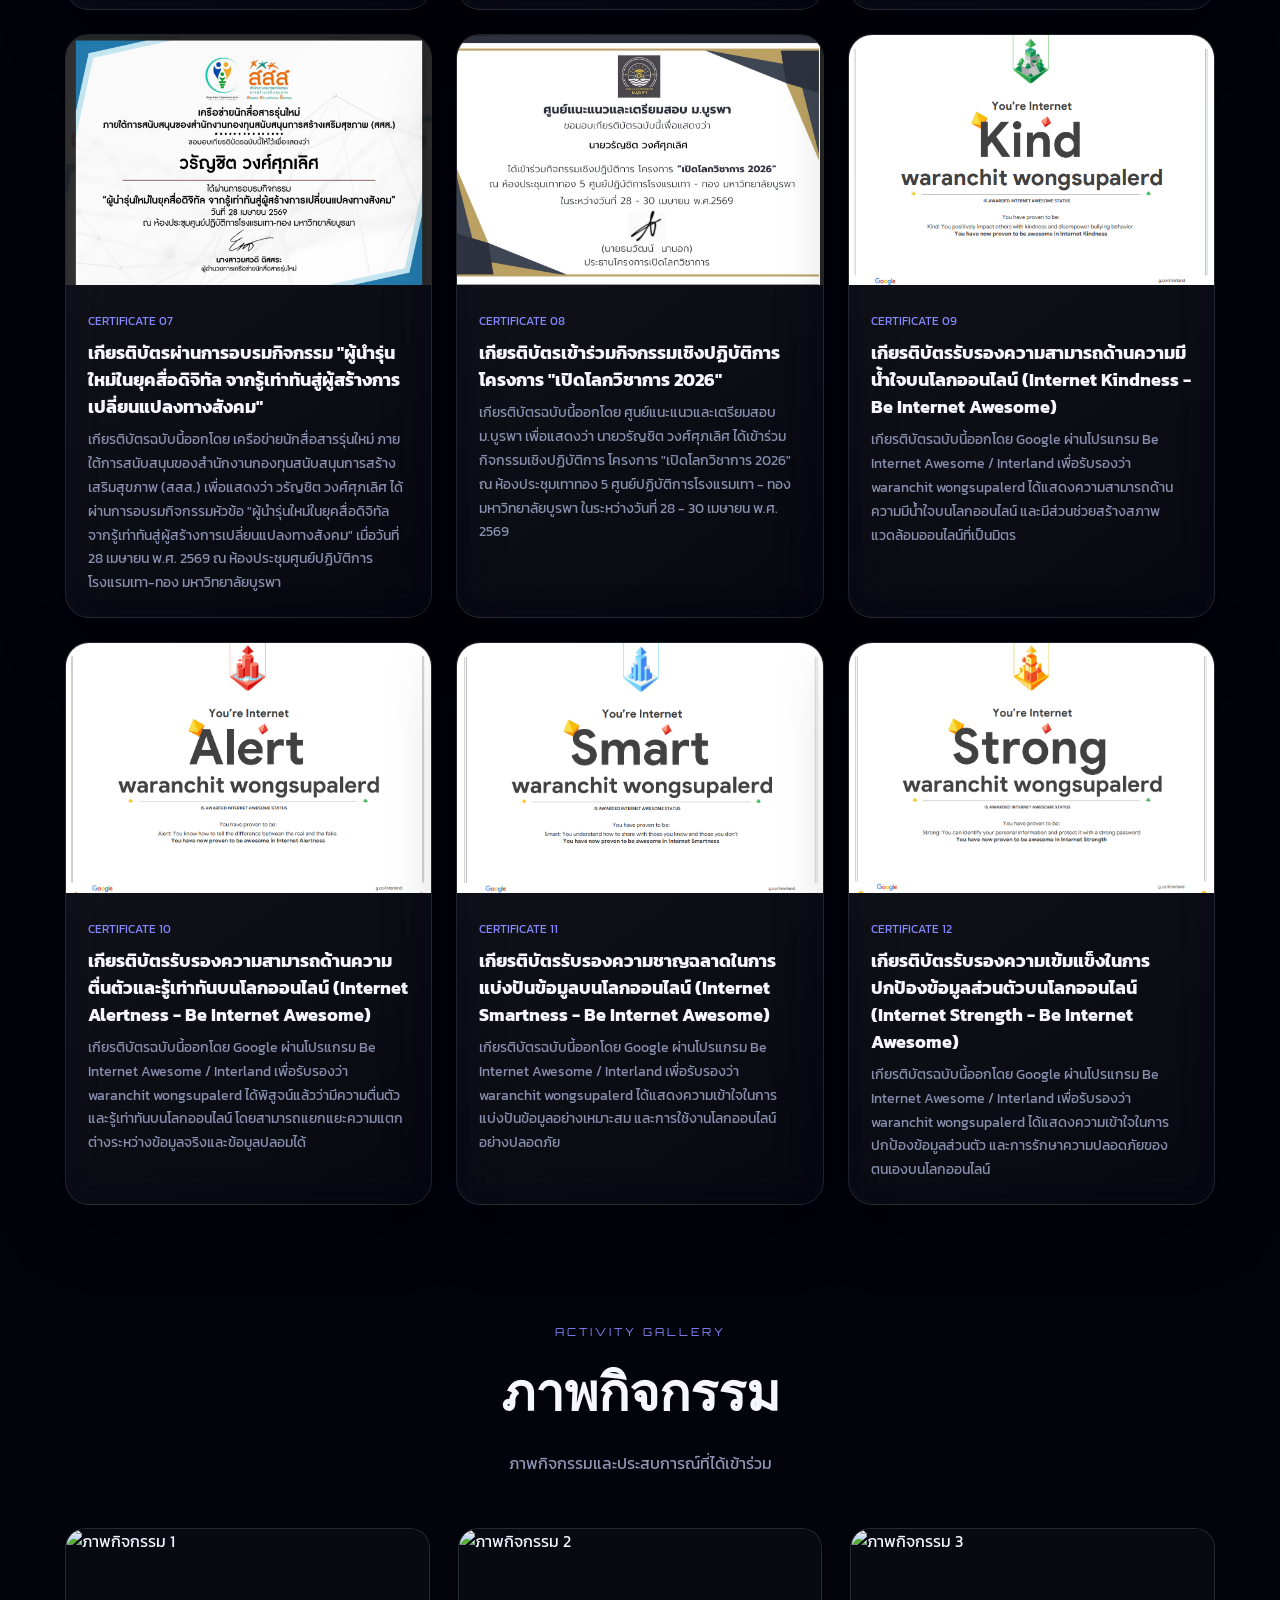
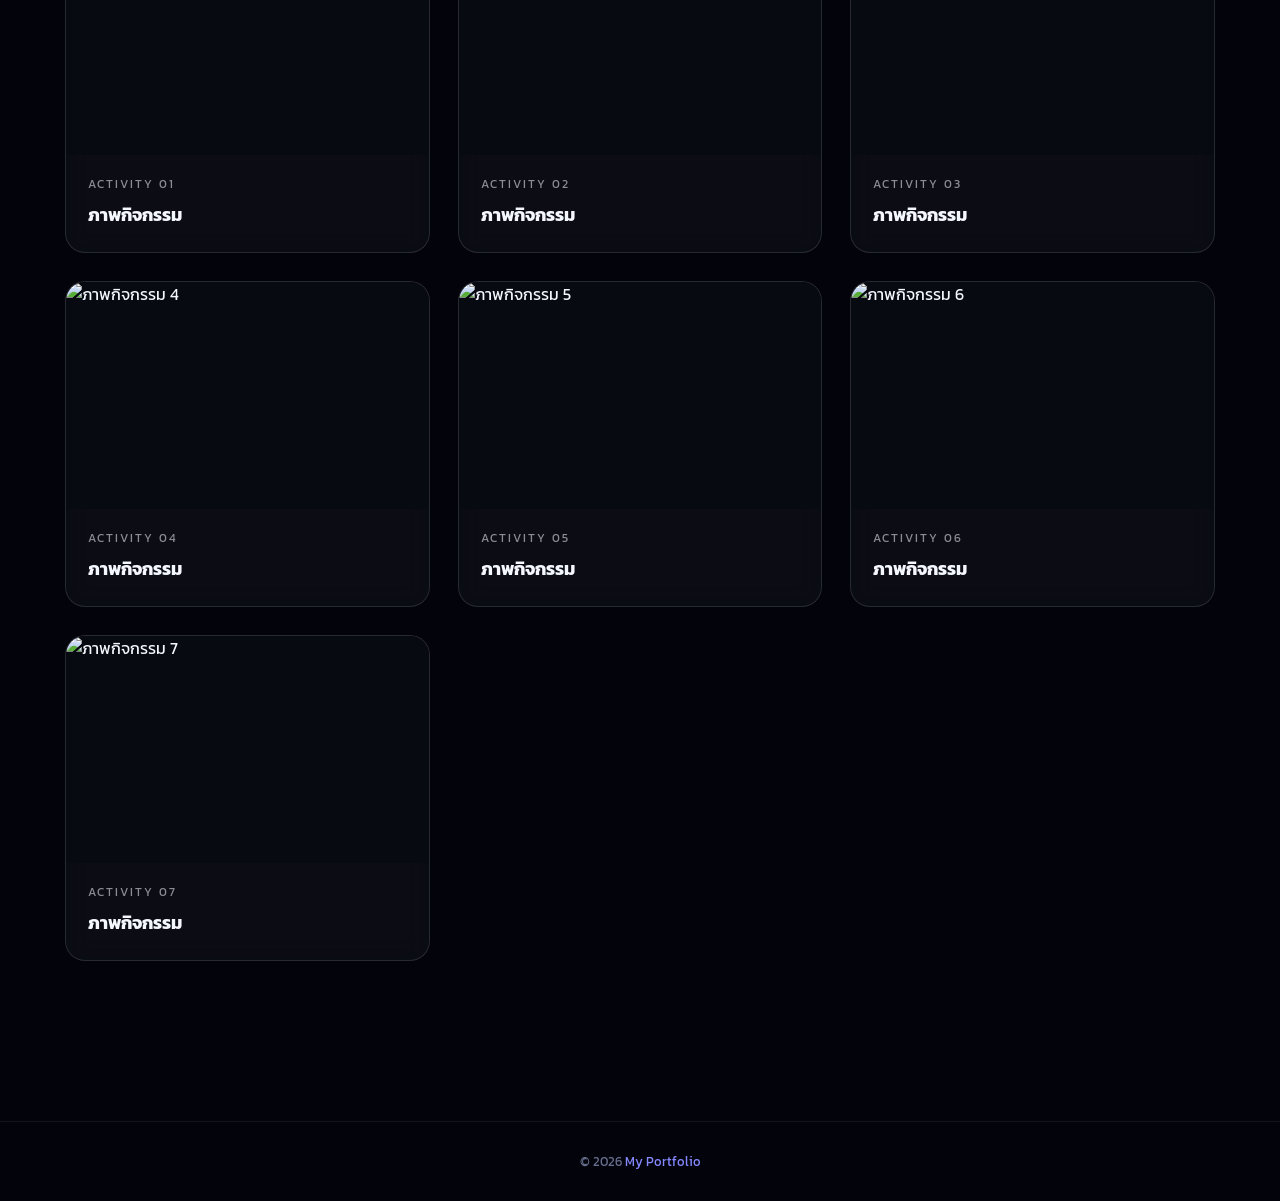
==== commit e021a254: "Update certificates.html" ====
--- a/certificates.html
+++ b/certificates.html
@@ -1,4 +1,3 @@
-
 <!DOCTYPE html>
 <html lang="th">
 
@@ -11,399 +10,1301 @@
 
 <link rel="stylesheet" href="style.css">
 
+<style>
+
+/* =========================================================
+   ACTIVITY GALLERY
+========================================================= */
+
+.activity-section{
+    margin-top:120px;
+    padding-bottom:80px;
+}
+
+.activity-grid{
+    display:grid;
+    grid-template-columns:repeat(3,1fr);
+    gap:28px;
+    margin-top:50px;
+}
+
+.activity-card{
+    position:relative;
+    overflow:hidden;
+
+    background:rgba(255,255,255,.04);
+
+    border:1px solid rgba(255,255,255,.12);
+
+    border-radius:20px;
+
+    backdrop-filter:blur(12px);
+
+    transition:
+        transform .35s ease,
+        border-color .35s ease,
+        box-shadow .35s ease;
+}
+
+.activity-card:hover{
+    transform:translateY(-8px);
+
+    border-color:rgba(255,255,255,.35);
+
+    box-shadow:
+        0 20px 50px rgba(0,0,0,.35);
+}
+
+
+/* IMAGE */
+
+.activity-img{
+    width:100%;
+    aspect-ratio:16/10;
+
+    overflow:hidden;
+
+    cursor:pointer;
+
+    background:#080a12;
+}
+
+.activity-img img{
+    width:100%;
+    height:100%;
+
+    object-fit:cover;
+
+    display:block;
+
+    transition:
+        transform .5s ease,
+        filter .5s ease;
+}
+
+.activity-card:hover .activity-img img{
+    transform:scale(1.06);
+}
+
+
+/* INFO */
+
+.activity-info{
+    padding:20px 22px 24px;
+}
+
+.activity-info span{
+    display:block;
+
+    font-size:12px;
+    letter-spacing:2px;
+
+    opacity:.55;
+
+    margin-bottom:8px;
+}
+
+.activity-info h2{
+    font-size:18px;
+    line-height:1.5;
+
+    margin:0;
+}
+
+
+/* =========================================================
+   LIGHTBOX
+========================================================= */
+
+.lightbox{
+    position:fixed;
+
+    inset:0;
+
+    z-index:9999;
+
+    display:flex;
+
+    align-items:center;
+    justify-content:center;
+
+    padding:30px;
+
+    background:rgba(0,0,0,.88);
+
+    opacity:0;
+    visibility:hidden;
+
+    transition:
+        opacity .3s ease,
+        visibility .3s ease;
+}
+
+.lightbox.show{
+    opacity:1;
+    visibility:visible;
+}
+
+.lightbox img{
+    max-width:92vw;
+    max-height:88vh;
+
+    width:auto;
+    height:auto;
+
+    object-fit:contain;
+
+    border-radius:12px;
+
+    box-shadow:
+        0 30px 80px rgba(0,0,0,.6);
+
+    transform:scale(.94);
+
+    transition:transform .3s ease;
+}
+
+.lightbox.show img{
+    transform:scale(1);
+}
+
+.close-lightbox{
+    position:absolute;
+
+    top:25px;
+    right:30px;
+
+    width:45px;
+    height:45px;
+
+    border:0;
+    border-radius:50%;
+
+    background:rgba(255,255,255,.1);
+
+    color:#fff;
+
+    font-size:30px;
+    line-height:1;
+
+    cursor:pointer;
+
+    transition:.25s;
+
+    z-index:2;
+}
+
+.close-lightbox:hover{
+    background:rgba(255,255,255,.2);
+
+    transform:rotate(90deg);
+}
+
+
+/* =========================================================
+   REDUCE MOTION
+========================================================= */
+
+@media(prefers-reduced-motion:reduce){
+
+    .activity-card,
+    .activity-img img,
+    .lightbox,
+    .lightbox img,
+    .close-lightbox{
+        transition:none !important;
+    }
+
+    .activity-card:hover{
+        transform:none;
+    }
+
+    .activity-card:hover .activity-img img{
+        transform:none;
+    }
+
+}
+
+
+/* =========================================================
+   RESPONSIVE
+========================================================= */
+
+@media(max-width:900px){
+
+    .activity-grid{
+        grid-template-columns:repeat(2,1fr);
+    }
+
+}
+
+@media(max-width:600px){
+
+    .activity-section{
+        margin-top:80px;
+    }
+
+    .activity-grid{
+        grid-template-columns:1fr;
+
+        gap:20px;
+    }
+
+    .activity-info{
+        padding:16px 18px 20px;
+    }
+
+    .activity-info h2{
+        font-size:16px;
+    }
+
+    .lightbox{
+        padding:15px;
+    }
+
+    .lightbox img{
+        max-width:96vw;
+        max-height:82vh;
+    }
+
+    .close-lightbox{
+        top:15px;
+        right:15px;
+
+        width:42px;
+        height:42px;
+    }
+
+}
+
+</style>
+
 </head>
 
+
 <body>
 
+
+<!-- =========================================================
+     PAGE TRANSITION
+========================================================= -->
+
 <div class="page-transition"></div>
 
+
+<!-- =========================================================
+     BACKGROUND
+========================================================= -->
+
 <div class="stars"></div>
+
 <div class="nebula one"></div>
 <div class="nebula two"></div>
 <div class="nebula three"></div>
 
 
+<!-- =========================================================
+     NAVBAR
+========================================================= -->
+
 <nav class="navbar">
 
-<div class="nav-container">
-
-<a href="index.html" class="logo">
-MY<span>PORTFOLIO</span>
-</a>
-
-<ul class="nav-links">
-<li><a href="index.html">หน้าหลัก</a></li>
-<li><a href="preface.html">คำนำ</a></li>
-<li><a href="profile.html">ประวัติส่วนตัว</a></li>
-<li><a href="education.html">การศึกษา</a></li>
-<li><a href="interests.html">ศึกษาต่อ</a></li>
-<li><a href="certificates.html" class="active">เกียรติบัตร</a></li>
-<li><a href="contact.html">ติดต่อ</a></li>
-</ul>
-
-</div>
+    <div class="nav-container">
+
+        <a href="index.html" class="logo">
+            MY<span>PORTFOLIO</span>
+        </a>
+
+
+        <ul class="nav-links">
+
+            <li>
+                <a href="index.html">
+                    หน้าหลัก
+                </a>
+            </li>
+
+            <li>
+                <a href="preface.html">
+                    คำนำ
+                </a>
+            </li>
+
+            <li>
+                <a href="profile.html">
+                    ประวัติส่วนตัว
+                </a>
+            </li>
+
+            <li>
+                <a href="education.html">
+                    การศึกษา
+                </a>
+            </li>
+
+            <li>
+                <a href="interests.html">
+                    ศึกษาต่อ
+                </a>
+            </li>
+
+            <li>
+                <a href="certificates.html" class="active">
+                    เกียรติบัตร
+                </a>
+            </li>
+
+            <li>
+                <a href="contact.html">
+                    ติดต่อ
+                </a>
+            </li>
+
+        </ul>
+
+    </div>
+
 </nav>
 
 
+
+<!-- =========================================================
+     MAIN
+========================================================= -->
+
 <main class="page">
 
 <div class="container">
 
+
+<!-- =========================================================
+     PAGE TITLE
+========================================================= -->
+
 <div class="section-title">
 
-<small>CERTIFICATES</small>
-
-<h1>เกียรติบัตร</h1>
-
-<p>
-รวบรวมเกียรติบัตรและผลงานที่ได้รับจากกิจกรรมต่าง ๆ
-</p>
-
-</div>
-
+    <small>
+        CERTIFICATES
+    </small>
+
+    <h1>
+        เกียรติบัตร
+    </h1>
+
+    <p>
+        รวบรวมเกียรติบัตรและผลงานที่ได้รับจากกิจกรรมต่าง ๆ
+    </p>
+
+</div>
+
+
+
+<!-- =========================================================
+     CERTIFICATE GRID
+========================================================= -->
 
 <div class="certificate-grid">
 
 
-<!-- 01 -->
+<!-- =========================================================
+     CERTIFICATE 01
+========================================================= -->
 
 <div class="card certificate-card reveal">
 
-<div class="certificate-img">
-
-<img src="S__37978134.jpg"
-alt="เกียรติบัตร 1">
-
-</div>
-
-<div class="certificate-info">
-
-<span>CERTIFICATE 01</span>
-
-<h2>เกียรติบัตรเข้าร่วมกิจกรรม K-Engineering World Tour and Competency Challenge 2026</h2>
-
-<p>
-คเกียรติบัตรฉบับนี้ออกโดย คณะวิศวกรรมศาสตร์ สถาบันเทคโนโลยีพระจอมเกล้าเจ้าคุณทหารลาดกระบัง (KMITL) เพื่อรับรองว่า วรัญชิต วงศ์ศุภเลิศ ได้ผ่านการเข้าร่วมกิจกรรม "K-Engineering World Tour and Competency Challenge 2026" เมื่อวันที่ 5 กรกฎาคม พ.ศ. 2569 ลงนามโดย รองศาสตราจารย์ ดร.สมยศ เกียรติวุฒินนทวิไล คณบดีคณะวิศวกรรมศาสตร์
-</p>
-
-</div>
-
-</div>
-
-
-<!-- 02 -->
+    <div class="certificate-img">
+
+        <img
+            src="S__37978134.jpg"
+            alt="เกียรติบัตร 1"
+        >
+
+    </div>
+
+
+    <div class="certificate-info">
+
+        <span>
+            CERTIFICATE 01
+        </span>
+
+        <h2>
+            เกียรติบัตรเข้าร่วมกิจกรรม K-Engineering World Tour and Competency Challenge 2026
+        </h2>
+
+        <p>
+            เกียรติบัตรฉบับนี้ออกโดย คณะวิศวกรรมศาสตร์
+            สถาบันเทคโนโลยีพระจอมเกล้าเจ้าคุณทหารลาดกระบัง (KMITL)
+            เพื่อรับรองว่า วรัญชิต วงศ์ศุภเลิศ
+            ได้ผ่านการเข้าร่วมกิจกรรม
+            "K-Engineering World Tour and Competency Challenge 2026"
+            เมื่อวันที่ 5 กรกฎาคม พ.ศ. 2569
+            ลงนามโดย รองศาสตราจารย์ ดร.สมยศ เกียรติวุฒินนทวิไล
+            คณบดีคณะวิศวกรรมศาสตร์
+        </p>
+
+    </div>
+
+</div>
+
+
+
+<!-- =========================================================
+     CERTIFICATE 02
+========================================================= -->
 
 <div class="card certificate-card reveal">
 
-<div class="certificate-img">
-
-<img src="S__37978135.jpg"
-alt="เกียรติบัตร 2">
-
-</div>
-
-<div class="certificate-info">
-
-<span>CERTIFICATE 02</span>
-
-<h2>เกียรติบัตรเข้าร่วม Workshop หัวข้อ ระบบเครือข่ายพื้นฐานจากสายสื่อสารถึงอินเทอร์เน็ต [EE, Computing]</h2>
-
-<p>
-คเกียรติบัตรฉบับนี้ออกโดย คณะวิศวกรรมศาสตร์ สถาบันเทคโนโลยีพระจอมเกล้าเจ้าคุณทหารลาดกระบัง (KMITL) เพื่อรับรองว่า วรัญชิต วงศ์ศุภเลิศ ได้ผ่านการเข้าร่วมกิจกรรม "K-Engineering World Tour and Competency Challenge 2026" เมื่อวันที่ 5 กรกฎาคม พ.ศ. 2569 ลงนามโดย รองศาสตราจารย์ ดร.สมยศ เกียรติวุฒินนทวิไล คณบดีคณะวิศวกรรมศาสต
-</p>
-
-</div>
-
-</div>
-
-
-<!-- 03 -->
+    <div class="certificate-img">
+
+        <img
+            src="S__37978135.jpg"
+            alt="เกียรติบัตร 2"
+        >
+
+    </div>
+
+
+    <div class="certificate-info">
+
+        <span>
+            CERTIFICATE 02
+        </span>
+
+        <h2>
+            เกียรติบัตรเข้าร่วม Workshop หัวข้อ ระบบเครือข่ายพื้นฐานจากสายสื่อสารถึงอินเทอร์เน็ต [EE, Computing]
+        </h2>
+
+        <p>
+            เกียรติบัตรฉบับนี้ออกโดย คณะวิศวกรรมศาสตร์
+            สถาบันเทคโนโลยีพระจอมเกล้าเจ้าคุณทหารลาดกระบัง (KMITL)
+            เพื่อรับรองว่า วรัญชิต วงศ์ศุภเลิศ
+            ได้ผ่านการเข้าร่วมกิจกรรม
+            "K-Engineering World Tour and Competency Challenge 2026"
+            เมื่อวันที่ 5 กรกฎาคม พ.ศ. 2569
+            ลงนามโดย รองศาสตราจารย์ ดร.สมยศ เกียรติวุฒินนทวิไล
+            คณบดีคณะวิศวกรรมศาสตร์
+        </p>
+
+    </div>
+
+</div>
+
+
+
+<!-- =========================================================
+     CERTIFICATE 03
+========================================================= -->
 
 <div class="card certificate-card reveal">
 
-<div class="certificate-img">
-
-<img src="S__37978136.jpg"
-alt="เกียรติบัตร 3">
-
-</div>
-
-<div class="certificate-info">
-
-<span>CERTIFICATE 03</span>
-
-<h2>เกียรติบัตรเข้าร่วม Workshop หัวข้อ ปัญญาประดิษฐ์พื้นฐานร่วมกับข้อมูลด้านความมั่นคงปลอดภัยทางไซเบอร์ [EE, Computing]</h2>
-
-<p>
-เกียรติบัตรฉบับนี้ออกโดย คณะวิศวกรรมศาสตร์ สถาบันเทคโนโลยีพระจอมเกล้าเจ้าคุณทหารลาดกระบัง (KMITL) เพื่อรับรองว่า วรัญชิต วงศ์ศุภเลิศ ได้เข้าร่วมการฝึกอบรมเชิงปฏิบัติการ (Workshop) หัวข้อ "ปัญญาประดิษฐ์พื้นฐานร่วมกับข้อมูลด้านความมั่นคงปลอดภัยทางไซเบอร์ [EE, Computing]" ในงาน K-ENGINEERING WORLD TOUR AND COMPETENCY CHALLENGE 2026 เมื่อวันที่ 5 กรกฎาคม พ.ศ. 2569 ลงนามโดย รองศาสตราจารย์ ดร.สมยศ เกียรติวุฒินนทวิไล คณบดีคณะวิศวกรรมศาสตร์
-<p>
-
-</div>
-
-</div>
-
-
-<!-- 04 -->
+    <div class="certificate-img">
+
+        <img
+            src="S__37978136.jpg"
+            alt="เกียรติบัตร 3"
+        >
+
+    </div>
+
+
+    <div class="certificate-info">
+
+        <span>
+            CERTIFICATE 03
+        </span>
+
+        <h2>
+            เกียรติบัตรเข้าร่วม Workshop หัวข้อ ปัญญาประดิษฐ์พื้นฐานร่วมกับข้อมูลด้านความมั่นคงปลอดภัยทางไซเบอร์ [EE, Computing]
+        </h2>
+
+        <p>
+            เกียรติบัตรฉบับนี้ออกโดย คณะวิศวกรรมศาสตร์
+            สถาบันเทคโนโลยีพระจอมเกล้าเจ้าคุณทหารลาดกระบัง (KMITL)
+            เพื่อรับรองว่า วรัญชิต วงศ์ศุภเลิศ
+            ได้เข้าร่วมการฝึกอบรมเชิงปฏิบัติการ (Workshop)
+            หัวข้อ "ปัญญาประดิษฐ์พื้นฐานร่วมกับข้อมูลด้านความมั่นคงปลอดภัยทางไซเบอร์ [EE, Computing]"
+            ในงาน K-ENGINEERING WORLD TOUR AND COMPETENCY CHALLENGE 2026
+            เมื่อวันที่ 5 กรกฎาคม พ.ศ. 2569
+            ลงนามโดย รองศาสตราจารย์ ดร.สมยศ เกียรติวุฒินนทวิไล
+            คณบดีคณะวิศวกรรมศาสตร์
+        </p>
+
+    </div>
+
+</div>
+
+
+
+<!-- =========================================================
+     CERTIFICATE 04
+========================================================= -->
 
 <div class="card certificate-card reveal">
 
-<div class="certificate-img">
-
-<img src="S__37978137.jpg"
-alt="เกียรติบัตร 4">
-
-</div>
-
-<div class="certificate-info">
-
-<span>CERTIFICATE 04</span>
-
-<h2> ใบประกาศรับรองการเข้าร่วมอบรมกิจกรรมการป้องกันและรณรงค์ต่อต้านยาเสพติด</h2>
-
-<p>
-ใบประกาศฉบับนี้ออกโดย กองอำนวยการรักษาความมั่นคงภายในจังหวัดเพชรบุรี (กอ.รมน.จังหวัด เพชรบุรี) เพื่อแสดงว่า นายวรัญชิต วงศ์ศุภเลิศ ได้เข้าร่วมอบรมกิจกรรมโดยเป็นผู้ที่มีส่วนเกี่ยวข้องกับการป้องกันและรณรงค์ต่อต้านยาเสพติด มอบให้ไว้ ณ วันที่ 28 เมษายน พ.ศ. 2569 ลงนามโดย พันเอกเฉลิมพล สังข์ต้อง รองผู้อำนวยการรักษาความมั่นคงภายในจังหวัดเพชรบุรี ปฏิบัติหน้าที่ ผู้อำนวยการรักษาความมั่นคงภายในจังหวัดเพชรบุรี
-</p>
-
-</div>
-
-</div>
-
-
-<!-- 05 -->
+    <div class="certificate-img">
+
+        <img
+            src="S__37978137.jpg"
+            alt="เกียรติบัตร 4"
+        >
+
+    </div>
+
+
+    <div class="certificate-info">
+
+        <span>
+            CERTIFICATE 04
+        </span>
+
+        <h2>
+            ใบประกาศรับรองการเข้าร่วมอบรมกิจกรรมการป้องกันและรณรงค์ต่อต้านยาเสพติด
+        </h2>
+
+        <p>
+            ใบประกาศฉบับนี้ออกโดย
+            กองอำนวยการรักษาความมั่นคงภายในจังหวัดเพชรบุรี
+            (กอ.รมน.จังหวัด เพชรบุรี)
+            เพื่อแสดงว่า นายวรัญชิต วงศ์ศุภเลิศ
+            ได้เข้าร่วมอบรมกิจกรรมโดยเป็นผู้ที่มีส่วนเกี่ยวข้อง
+            กับการป้องกันและรณรงค์ต่อต้านยาเสพติด
+            มอบให้ไว้ ณ วันที่ 28 เมษายน พ.ศ. 2569
+            ลงนามโดย พันเอกเฉลิมพล สังข์ต้อง
+            รองผู้อำนวยการรักษาความมั่นคงภายในจังหวัดเพชรบุรี
+            ปฏิบัติหน้าที่ ผู้อำนวยการรักษาความมั่นคงภายในจังหวัดเพชรบุรี
+        </p>
+
+    </div>
+
+</div>
+
+
+
+<!-- =========================================================
+     CERTIFICATE 05
+========================================================= -->
 
 <div class="card certificate-card reveal">
 
-<div class="certificate-img">
-
-<img src="S__37978138.jpg"
-alt="เกียรติบัตร 5">
-
-</div>
-
-<div class="certificate-info">
-
-<span>CERTIFICATE 05</span>
-
-<h2>เกียรติบัตรเข้าร่วมกิจกรรมกับกลุ่มอาสาไทยแลนด์ (R-SA THAILAND)</h2>
-
-<p>
-คใบประกาศฉบับนี้ออกโดย กองอำนวยการรักษาความมั่นคงภายในจังหวัดเพชรบุรี (กอ.รมน.จังหวัด เพชรบุรี) เพื่อแสดงว่า นายวรัญชิต วงศ์ศุภเลิศ ได้เข้าร่วมอบรมกิจกรรมโดยเป็นผู้ที่มีส่วนเกี่ยวข้องกับการป้องกันและรณรงค์ต่อต้านยาเสพติด มอบให้ไว้ ณ วันที่ 28 เมษายน พ.ศ. 2569 ลงนามโดย พันเอกเฉลิมพล สังข์ต้อง รองผู้อำนวยการรักษาความมั่นคงภายในจังหวัดเพชรบุรี ปฏิบัติหน้าที่ ผู้อำนวยการรักษาความมั่นคงภายในจังหวัดเพชรบุรี
-</p>
-
-</div>
-
-</div>
-
-
-<!-- 06 -->
+    <div class="certificate-img">
+
+        <img
+            src="S__37978138.jpg"
+            alt="เกียรติบัตร 5"
+        >
+
+    </div>
+
+
+    <div class="certificate-info">
+
+        <span>
+            CERTIFICATE 05
+        </span>
+
+        <h2>
+            เกียรติบัตรเข้าร่วมกิจกรรมกับกลุ่มอาสาไทยแลนด์ (R-SA THAILAND)
+        </h2>
+
+        <p>
+            ใบประกาศฉบับนี้ออกโดย
+            กองอำนวยการรักษาความมั่นคงภายในจังหวัดเพชรบุรี
+            (กอ.รมน.จังหวัด เพชรบุรี)
+            เพื่อแสดงว่า นายวรัญชิต วงศ์ศุภเลิศ
+            ได้เข้าร่วมกิจกรรมกับกลุ่มอาสาไทยแลนด์
+            มอบให้ไว้ ณ วันที่ 28 เมษายน พ.ศ. 2569
+        </p>
+
+    </div>
+
+</div>
+
+
+
+<!-- =========================================================
+     CERTIFICATE 06
+========================================================= -->
 
 <div class="card certificate-card reveal">
 
-<div class="certificate-img">
-
-<img src="S__37978139.jpg"
-alt="เกียรติบัตร 6">
-
-</div>
-
-<div class="certificate-info">
-
-<span>CERTIFICATE 06</span>
-
-<h2>เกียรติบัตรเข้าร่วมกิจกรรมปลูกต้นโกงกางทำบ้านปลา ค่ายอนุรักษ์ป่าชายเลนเทศบาลบางทราย จ.ชลบุรี</h2>
-
-<p>
-คเกียรติบัตรฉบับนี้ออกโดย กลุ่มกฤษณ์จิตอาสา เพื่อแสดงว่า นาย วรัญชิต วงศ์ศุภเลิศ ได้ปฏิบัติกิจกรรมปลูกต้นโกงกางทำบ้านปลา ณ สะพานป่าชายเลนเทศบาลบางทราย ในค่ายอนุรักษ์ป่าชายเลนเทศบาลบางทราย จ.ชลบุรี ให้ไว้ ณ วันที่ 29 เมษายน พ.ศ. 2569 ลงนามโดย นายกฤษณ์วรา รุ่งโรจน์ (ประธานกลุ่มกฤษณ์จิตอาสา)
-</p>
-
-</div>
-
-</div>
-
-
-<!-- 07 -->
+    <div class="certificate-img">
+
+        <img
+            src="S__37978139.jpg"
+            alt="เกียรติบัตร 6"
+        >
+
+    </div>
+
+
+    <div class="certificate-info">
+
+        <span>
+            CERTIFICATE 06
+        </span>
+
+        <h2>
+            เกียรติบัตรเข้าร่วมกิจกรรมปลูกต้นโกงกางทำบ้านปลา ค่ายอนุรักษ์ป่าชายเลนเทศบาลบางทราย จ.ชลบุรี
+        </h2>
+
+        <p>
+            เกียรติบัตรฉบับนี้ออกโดย กลุ่มกฤษณ์จิตอาสา
+            เพื่อแสดงว่า นายวรัญชิต วงศ์ศุภเลิศ
+            ได้ปฏิบัติกิจกรรมปลูกต้นโกงกางทำบ้านปลา
+            ณ สะพานป่าชายเลนเทศบาลบางทราย
+            ในค่ายอนุรักษ์ป่าชายเลนเทศบาลบางทราย จ.ชลบุรี
+            ให้ไว้ ณ วันที่ 29 เมษายน พ.ศ. 2569
+            ลงนามโดย นายกฤษณ์วรา รุ่งโรจน์
+            (ประธานกลุ่มกฤษณ์จิตอาสา)
+        </p>
+
+    </div>
+
+</div>
+
+
+
+<!-- =========================================================
+     CERTIFICATE 07
+========================================================= -->
 
 <div class="card certificate-card reveal">
 
-<div class="certificate-img">
-
-<img src="S__37978140.jpg"
-alt="เกียรติบัตร 7">
-
-</div>
-
-<div class="certificate-info">
-
-<span>CERTIFICATE 07</span>
-
-<h2>เกียรติบัตรผ่านการอบรมกิจกรรม "ผู้นำรุ่นใหม่ในยุคสื่อดิจิทัล จากรู้เท่าทันสู่ผู้สร้างการเปลี่ยนแปลงทางสังคม"</h2>
-
-<p>
-คเกียรติบัตรฉบับนี้ออกโดย เครือข่ายนักสื่อสารรุ่นใหม่ ภายใต้การสนับสนุนของสำนักงานกองทุนสนับสนุนการสร้างเสริมสุขภาพ (สสส.) เพื่อแสดงว่า วรัญชิต วงศ์ศุภเลิศ ได้ผ่านการอบรมกิจกรรมหัวข้อ "ผู้นำรุ่นใหม่ในยุคสื่อดิจิทัล จากรู้เท่าทันสู่ผู้สร้างการเปลี่ยนแปลงทางสังคม" เมื่อวันที่ 28 เมษายน พ.ศ. 2569 ณ ห้องประชุมศูนย์ปฏิบัติการโรงแรมเทา-ทอง มหาวิทยาลัยบูรพา ลงนามโดย นางสาวยศวดี ดิสสระ ผู้อำนวยการเครือข่ายนักสื่อสารรุ่นใหม
-</p>
-
-</div>
-
-</div>
-
-
-<!-- 08 -->
+    <div class="certificate-img">
+
+        <img
+            src="S__37978140.jpg"
+            alt="เกียรติบัตร 7"
+        >
+
+    </div>
+
+
+    <div class="certificate-info">
+
+        <span>
+            CERTIFICATE 07
+        </span>
+
+        <h2>
+            เกียรติบัตรผ่านการอบรมกิจกรรม "ผู้นำรุ่นใหม่ในยุคสื่อดิจิทัล จากรู้เท่าทันสู่ผู้สร้างการเปลี่ยนแปลงทางสังคม"
+        </h2>
+
+        <p>
+            เกียรติบัตรฉบับนี้ออกโดย
+            เครือข่ายนักสื่อสารรุ่นใหม่
+            ภายใต้การสนับสนุนของสำนักงานกองทุนสนับสนุนการสร้างเสริมสุขภาพ (สสส.)
+            เพื่อแสดงว่า วรัญชิต วงศ์ศุภเลิศ
+            ได้ผ่านการอบรมกิจกรรมหัวข้อ
+            "ผู้นำรุ่นใหม่ในยุคสื่อดิจิทัล
+            จากรู้เท่าทันสู่ผู้สร้างการเปลี่ยนแปลงทางสังคม"
+            เมื่อวันที่ 28 เมษายน พ.ศ. 2569
+            ณ ห้องประชุมศูนย์ปฏิบัติการโรงแรมเทา-ทอง
+            มหาวิทยาลัยบูรพา
+        </p>
+
+    </div>
+
+</div>
+
+
+
+<!-- =========================================================
+     CERTIFICATE 08
+========================================================= -->
 
 <div class="card certificate-card reveal">
 
-<div class="certificate-img">
-
-<img src="S__37978141.jpg"
-alt="เกียรติบัตร 8">
-
-</div>
-
-<div class="certificate-info">
-
-<span>CERTIFICATE 08</span>
-
-<h2>เกียรติบัตรเข้าร่วมกิจกรรมเชิงปฏิบัติการ โครงการ "เปิดโลกวิชาการ 2026</h2>
-
-<p>
-คเกียรติบัตรฉบับนี้ออกโดย ศูนย์แนะแนวและเตรียมสอบ ม.บูรพา เพื่อแสดงว่า นายวรัญชิต วงศ์ศุภเลิศ ได้เข้าร่วมกิจกรรมเชิงปฏิบัติการ โครงการ "เปิดโลกวิชาการ 2026" ณ ห้องประชุมเทาทอง 5 ศูนย์ปฏิบัติการโรงแรมเทา - ทอง มหาวิทยาลัยบูรพา ในระหว่างวันที่ 28 - 30 เมษายน พ.ศ. 2569 ลงนามโดย นายธนวัฒน์ นานอก ประธานโครงการเปิดโลกวิชาการ
-</p>
-
-</div>
-
-</div>
-
-
-<!-- 09 -->
+    <div class="certificate-img">
+
+        <img
+            src="S__37978141.jpg"
+            alt="เกียรติบัตร 8"
+        >
+
+    </div>
+
+
+    <div class="certificate-info">
+
+        <span>
+            CERTIFICATE 08
+        </span>
+
+        <h2>
+            เกียรติบัตรเข้าร่วมกิจกรรมเชิงปฏิบัติการ โครงการ "เปิดโลกวิชาการ 2026"
+        </h2>
+
+        <p>
+            เกียรติบัตรฉบับนี้ออกโดย
+            ศูนย์แนะแนวและเตรียมสอบ ม.บูรพา
+            เพื่อแสดงว่า นายวรัญชิต วงศ์ศุภเลิศ
+            ได้เข้าร่วมกิจกรรมเชิงปฏิบัติการ
+            โครงการ "เปิดโลกวิชาการ 2026"
+            ณ ห้องประชุมเทาทอง 5
+            ศูนย์ปฏิบัติการโรงแรมเทา - ทอง
+            มหาวิทยาลัยบูรพา
+            ในระหว่างวันที่ 28 - 30 เมษายน พ.ศ. 2569
+        </p>
+
+    </div>
+
+</div>
+
+
+
+<!-- =========================================================
+     CERTIFICATE 09
+========================================================= -->
 
 <div class="card certificate-card reveal">
 
-<div class="certificate-img">
-
-<img src="Google_Interland_waranchit wongsupalerd_Certificate_of_Kindness.pdf - Google Chrome 9_6_2026 10_19_14 AM.png"
-alt="เกียรติบัตร 9">
-
-</div>
-
-<div class="certificate-info">
-
-<span>CERTIFICATE 09</span>
-
-<h2>เกียรติบัตรรับรองความสามารด้านความมีน้ำใจบนโลกออนไลน์ (Internet Kindness - Be Internet Awesome)</h2>
-
-<p>
-คเกียรติบัตรฉบับนี้ออกโดย ศูนย์แนะแนวและเตรียมสอบ ม.บูรพา เพื่อแสดงว่า นายวรัญชิต วงศ์ศุภเลิศ ได้เข้าร่วมกิจกรรมเชิงปฏิบัติการ โครงการ "เปิดโลกวิชาการ 2026" ณ ห้องประชุมเทาทอง 5 ศูนย์ปฏิบัติการโรงแรมเทา - ทอง มหาวิทยาลัยบูรพา ในระหว่างวันที่ 28 - 30 เมษายน พ.ศ. 2569 ลงนามโดย นายธนวัฒน์ นานอก ประธานโครงการเปิดโลกวิชาการ
-</p>
-
-</div>
-
-</div>
-
-
-<!-- 10 -->
+    <div class="certificate-img">
+
+        <img
+            src="Google_Interland_waranchit wongsupalerd_Certificate_of_Kindness.pdf - Google Chrome 9_6_2026 10_19_14 AM.png"
+            alt="เกียรติบัตร 9"
+        >
+
+    </div>
+
+
+    <div class="certificate-info">
+
+        <span>
+            CERTIFICATE 09
+        </span>
+
+        <h2>
+            เกียรติบัตรรับรองความสามารถด้านความมีน้ำใจบนโลกออนไลน์
+            (Internet Kindness - Be Internet Awesome)
+        </h2>
+
+        <p>
+            เกียรติบัตรฉบับนี้ออกโดย Google
+            ผ่านโปรแกรม Be Internet Awesome / Interland
+            เพื่อรับรองว่า waranchit wongsupalerd
+            ได้แสดงความสามารถด้านความมีน้ำใจบนโลกออนไลน์
+            และมีส่วนช่วยสร้างสภาพแวดล้อมออนไลน์ที่เป็นมิตร
+        </p>
+
+    </div>
+
+</div>
+
+
+
+<!-- =========================================================
+     CERTIFICATE 10
+========================================================= -->
 
 <div class="card certificate-card reveal">
 
-<div class="certificate-img">
-
-<img src="Google_Interland_waranchit wongsupalerd_Certificate_of_Kindness.pdf - Google Chrome 9_6_2026 10_21_12 AM.png"
-alt="เกียรติบัตร 10">
-
-</div>
-
-<div class="certificate-info">
-
-<span>CERTIFICATE 10</span>
-
-<h2>เกียรติบัตรรับรองความสามารถด้านความตื่นตัวและรู้เท่าทันบนโลกออนไลน์ (Internet Alertness - Be Internet Awesome)</h2>
-
-<p>
-คเกียรติบัตรฉบับนี้ออกโดย Google (ผ่านโปรแกรม Be Internet Awesome / Interland) เพื่อรับรองว่า waranchit wongsupalerd ได้พิสูจน์แล้วว่ามีความตื่นตัวและรู้เท่าทันบนโลกออนไลน์ (Internet Alert) โดยมีความสามารถในการแยกแยะความแตกต่างระหว่างข้อมูลจริงและข้อมูลปลอม (Tell the difference between the real and the fake) ได้อย่างถูกต้อง
-</p>
-
-</div>
-
-</div>
-
-
-<!-- 11 -->
+    <div class="certificate-img">
+
+        <img
+            src="Google_Interland_waranchit wongsupalerd_Certificate_of_Kindness.pdf - Google Chrome 9_6_2026 10_21_12 AM.png"
+            alt="เกียรติบัตร 10"
+        >
+
+    </div>
+
+
+    <div class="certificate-info">
+
+        <span>
+            CERTIFICATE 10
+        </span>
+
+        <h2>
+            เกียรติบัตรรับรองความสามารถด้านความตื่นตัวและรู้เท่าทันบนโลกออนไลน์
+            (Internet Alertness - Be Internet Awesome)
+        </h2>
+
+        <p>
+            เกียรติบัตรฉบับนี้ออกโดย Google
+            ผ่านโปรแกรม Be Internet Awesome / Interland
+            เพื่อรับรองว่า waranchit wongsupalerd
+            ได้พิสูจน์แล้วว่ามีความตื่นตัวและรู้เท่าทันบนโลกออนไลน์
+            โดยสามารถแยกแยะความแตกต่างระหว่างข้อมูลจริงและข้อมูลปลอมได้
+        </p>
+
+    </div>
+
+</div>
+
+
+
+<!-- =========================================================
+     CERTIFICATE 11
+========================================================= -->
 
 <div class="card certificate-card reveal">
 
-<div class="certificate-img">
-
-<img src="Google_Interland_waranchit wongsupalerd_Certificate_of_Smartness.pdf - Google Chrome 9_6_2026 10_21_28 AM.png"
-alt="เกียรติบัตร 11">
-
-</div>
-
-<div class="certificate-info">
-
-<span>CERTIFICATE 11</span>
-
-<h2>เกียรติบัตรรับรองความชาญฉลาดในการแบ่งปันข้อมูลบนโลกออนไลน์ (Internet Smartness - Be Internet Awesome)</h2>
-
-<p>
-คเกียรติบัตรฉบับนี้ออกโดย Google (ผ่านโปรแกรม Be Internet Awesome / Interland) เพื่อรับรองว่า waranchit wongsupalerd ได้พิสูจน์แล้วว่ามีความเป็นผู้มีน้ำใจบนโลกออนไลน์ (Internet Kind) โดยเป็นผู้สร้างอิทธิพลเชิงบวกต่อผู้อื่นด้วยความมีน้ำใจ และช่วยลด/ต่อต้านพฤติกรรมกลั่นแกล้งบนโลกออนไลน์ (Disempower Bullying Behavior)
-</p>
-
-</div>
-
-</div>
-
-
-<!-- 12 -->
+    <div class="certificate-img">
+
+        <img
+            src="Google_Interland_waranchit wongsupalerd_Certificate_of_Smartness.pdf - Google Chrome 9_6_2026 10_21_28 AM.png"
+            alt="เกียรติบัตร 11"
+        >
+
+    </div>
+
+
+    <div class="certificate-info">
+
+        <span>
+            CERTIFICATE 11
+        </span>
+
+        <h2>
+            เกียรติบัตรรับรองความชาญฉลาดในการแบ่งปันข้อมูลบนโลกออนไลน์
+            (Internet Smartness - Be Internet Awesome)
+        </h2>
+
+        <p>
+            เกียรติบัตรฉบับนี้ออกโดย Google
+            ผ่านโปรแกรม Be Internet Awesome / Interland
+            เพื่อรับรองว่า waranchit wongsupalerd
+            ได้แสดงความเข้าใจในการแบ่งปันข้อมูลอย่างเหมาะสม
+            และการใช้งานโลกออนไลน์อย่างปลอดภัย
+        </p>
+
+    </div>
+
+</div>
+
+
+
+<!-- =========================================================
+     CERTIFICATE 12
+========================================================= -->
 
 <div class="card certificate-card reveal">
 
-<div class="certificate-img">
-
-<img src="Google_Interland_waranchit wongsupalerd_Certificate_of_Smartness.pdf - Google Chrome 9_6_2026 10_21_42 AM.png"
-alt="เกียรติบัตร 12">
-
-</div>
-
-<div class="certificate-info">
-
-<span>CERTIFICATE 12</span>
-
-<h2>เกียรติบัตรรับรองความเข้มแข็งในการปกป้องข้อมูลส่วนตัวบนโลกออนไลน์ (Internet Strength - Be Internet Awesome)</h2>
-
-<p>
-คเกียรติบัตรฉบับนี้ออกโดย Google (ผ่านโปรแกรม Be Internet Awesome / Interland) เพื่อรับรองว่า waranchit wongsupalerd ได้พิสูจน์แล้วว่ามีความชาญฉลาดบนโลกออนไลน์ (Internet Smart) โดยเข้าใจถึงวิธีการแบ่งปันข้อมูลอย่างเหมาะสมระหว่างคนรู้จักและคนที่ ไม่รู้จัก (Understand how to share with those you know and those you don't)
-</p>
-
-</div>
-
-</div>
-
-
-</div>
-
-</div>
+    <div class="certificate-img">
+
+        <img
+            src="Google_Interland_waranchit wongsupalerd_Certificate_of_Smartness.pdf - Google Chrome 9_6_2026 10_21_42 AM.png"
+            alt="เกียรติบัตร 12"
+        >
+
+    </div>
+
+
+    <div class="certificate-info">
+
+        <span>
+            CERTIFICATE 12
+        </span>
+
+        <h2>
+            เกียรติบัตรรับรองความเข้มแข็งในการปกป้องข้อมูลส่วนตัวบนโลกออนไลน์
+            (Internet Strength - Be Internet Awesome)
+        </h2>
+
+        <p>
+            เกียรติบัตรฉบับนี้ออกโดย Google
+            ผ่านโปรแกรม Be Internet Awesome / Interland
+            เพื่อรับรองว่า waranchit wongsupalerd
+            ได้แสดงความเข้าใจในการปกป้องข้อมูลส่วนตัว
+            และการรักษาความปลอดภัยของตนเองบนโลกออนไลน์
+        </p>
+
+    </div>
+
+</div>
+
+
+</div>
+<!-- END CERTIFICATE GRID -->
+
+
+
+<!-- =========================================================
+     ACTIVITY GALLERY
+========================================================= -->
+
+<section class="activity-section">
+
+
+    <div class="section-title">
+
+        <small>
+            ACTIVITY GALLERY
+        </small>
+
+        <h1>
+            ภาพกิจกรรม
+        </h1>
+
+        <p>
+            ภาพกิจกรรมและประสบการณ์ที่ได้เข้าร่วม
+        </p>
+
+    </div>
+
+
+
+    <div class="activity-grid">
+
+
+        <!-- ACTIVITY 01 -->
+
+        <div class="activity-card reveal">
+
+            <div class="activity-img">
+
+                <img
+                    src="activity1.jpg"
+                    alt="ภาพกิจกรรม 1"
+                >
+
+            </div>
+
+            <div class="activity-info">
+
+                <span>
+                    ACTIVITY 01
+                </span>
+
+                <h2>
+                    ภาพกิจกรรม
+                </h2>
+
+            </div>
+
+        </div>
+
+
+
+        <!-- ACTIVITY 02 -->
+
+        <div class="activity-card reveal">
+
+            <div class="activity-img">
+
+                <img
+                    src="activity2.jpg"
+                    alt="ภาพกิจกรรม 2"
+                >
+
+            </div>
+
+            <div class="activity-info">
+
+                <span>
+                    ACTIVITY 02
+                </span>
+
+                <h2>
+                    ภาพกิจกรรม
+                </h2>
+
+            </div>
+
+        </div>
+
+
+
+        <!-- ACTIVITY 03 -->
+
+        <div class="activity-card reveal">
+
+            <div class="activity-img">
+
+                <img
+                    src="activity3.jpg"
+                    alt="ภาพกิจกรรม 3"
+                >
+
+            </div>
+
+            <div class="activity-info">
+
+                <span>
+                    ACTIVITY 03
+                </span>
+
+                <h2>
+                    ภาพกิจกรรม
+                </h2>
+
+            </div>
+
+        </div>
+
+
+
+        <!-- ACTIVITY 04 -->
+
+        <div class="activity-card reveal">
+
+            <div class="activity-img">
+
+                <img
+                    src="activity4.jpg"
+                    alt="ภาพกิจกรรม 4"
+                >
+
+            </div>
+
+            <div class="activity-info">
+
+                <span>
+                    ACTIVITY 04
+                </span>
+
+                <h2>
+                    ภาพกิจกรรม
+                </h2>
+
+            </div>
+
+        </div>
+
+
+
+        <!-- ACTIVITY 05 -->
+
+        <div class="activity-card reveal">
+
+            <div class="activity-img">
+
+                <img
+                    src="activity5.jpg"
+                    alt="ภาพกิจกรรม 5"
+                >
+
+            </div>
+
+            <div class="activity-info">
+
+                <span>
+                    ACTIVITY 05
+                </span>
+
+                <h2>
+                    ภาพกิจกรรม
+                </h2>
+
+            </div>
+
+        </div>
+
+
+
+        <!-- ACTIVITY 06 -->
+
+        <div class="activity-card reveal">
+
+            <div class="activity-img">
+
+                <img
+                    src="activity6.jpg"
+                    alt="ภาพกิจกรรม 6"
+                >
+
+            </div>
+
+            <div class="activity-info">
+
+                <span>
+                    ACTIVITY 06
+                </span>
+
+                <h2>
+                    ภาพกิจกรรม
+                </h2>
+
+            </div>
+
+        </div>
+
+
+
+        <!-- ACTIVITY 07 -->
+
+        <div class="activity-card reveal">
+
+            <div class="activity-img">
+
+                <img
+                    src="activity7.jpg"
+                    alt="ภาพกิจกรรม 7"
+                >
+
+            </div>
+
+            <div class="activity-info">
+
+                <span>
+                    ACTIVITY 07
+                </span>
+
+                <h2>
+                    ภาพกิจกรรม
+                </h2>
+
+            </div>
+
+        </div>
+
+
+    </div>
+
+</section>
+
+
+</div>
+<!-- END CONTAINER -->
 
 </main>
 
 
-<!-- LIGHTBOX -->
+
+<!-- =========================================================
+     LIGHTBOX
+========================================================= -->
 
 <div class="lightbox">
 
-<button class="close-lightbox">
-×
-</button>
-
-<img src="" alt="Certificate Preview">
-
-</div>
-
+    <button
+        class="close-lightbox"
+        aria-label="ปิดรูปภาพ"
+    >
+        ×
+    </button>
+
+    <img
+        src=""
+        alt="Certificate Preview"
+    >
+
+</div>
+
+
+
+<!-- =========================================================
+     FOOTER
+========================================================= -->
 
 <footer>
-© 2026 <span>My Portfolio</span>
+
+    © 2026
+    <span>
+        My Portfolio
+    </span>
+
 </footer>
 
 
+
+<!-- =========================================================
+     SCRIPT
+========================================================= -->
+
 <script src="script.js"></script>
 
+
+<script>
+
+/* =========================================================
+   LIGHTBOX
+========================================================= */
+
+const lightbox =
+    document.querySelector(".lightbox");
+
+const lightboxImage =
+    lightbox.querySelector("img");
+
+const closeLightbox =
+    document.querySelector(".close-lightbox");
+
+
+
+/* =========================================================
+   CERTIFICATE + ACTIVITY IMAGES
+========================================================= */
+
+const allImages =
+    document.querySelectorAll(
+        ".certificate-img img, .activity-img img"
+    );
+
+
+
+allImages.forEach(img => {
+
+    img.addEventListener("click", () => {
+
+        lightboxImage.src = img.src;
+
+        lightboxImage.alt = img.alt;
+
+        lightbox.classList.add("show");
+
+        document.body.style.overflow = "hidden";
+
+    });
+
+});
+
+
+
+/* =========================================================
+   CLOSE BUTTON
+========================================================= */
+
+closeLightbox.addEventListener("click", () => {
+
+    lightbox.classList.remove("show");
+
+    document.body.style.overflow = "";
+
+});
+
+
+
+/* =========================================================
+   CLICK OUTSIDE IMAGE
+========================================================= */
+
+lightbox.addEventListener("click", (event) => {
+
+    if(event.target === lightbox){
+
+        lightbox.classList.remove("show");
+
+        document.body.style.overflow = "";
+
+    }
+
+});
+
+
+
+/* =========================================================
+   ESC KEY
+========================================================= */
+
+document.addEventListener("keydown", (event) => {
+
+    if(event.key === "Escape"){
+
+        lightbox.classList.remove("show");
+
+        document.body.style.overflow = "";
+
+    }
+
+});
+
+</script>
+
+
 </body>
+
 </html>
-
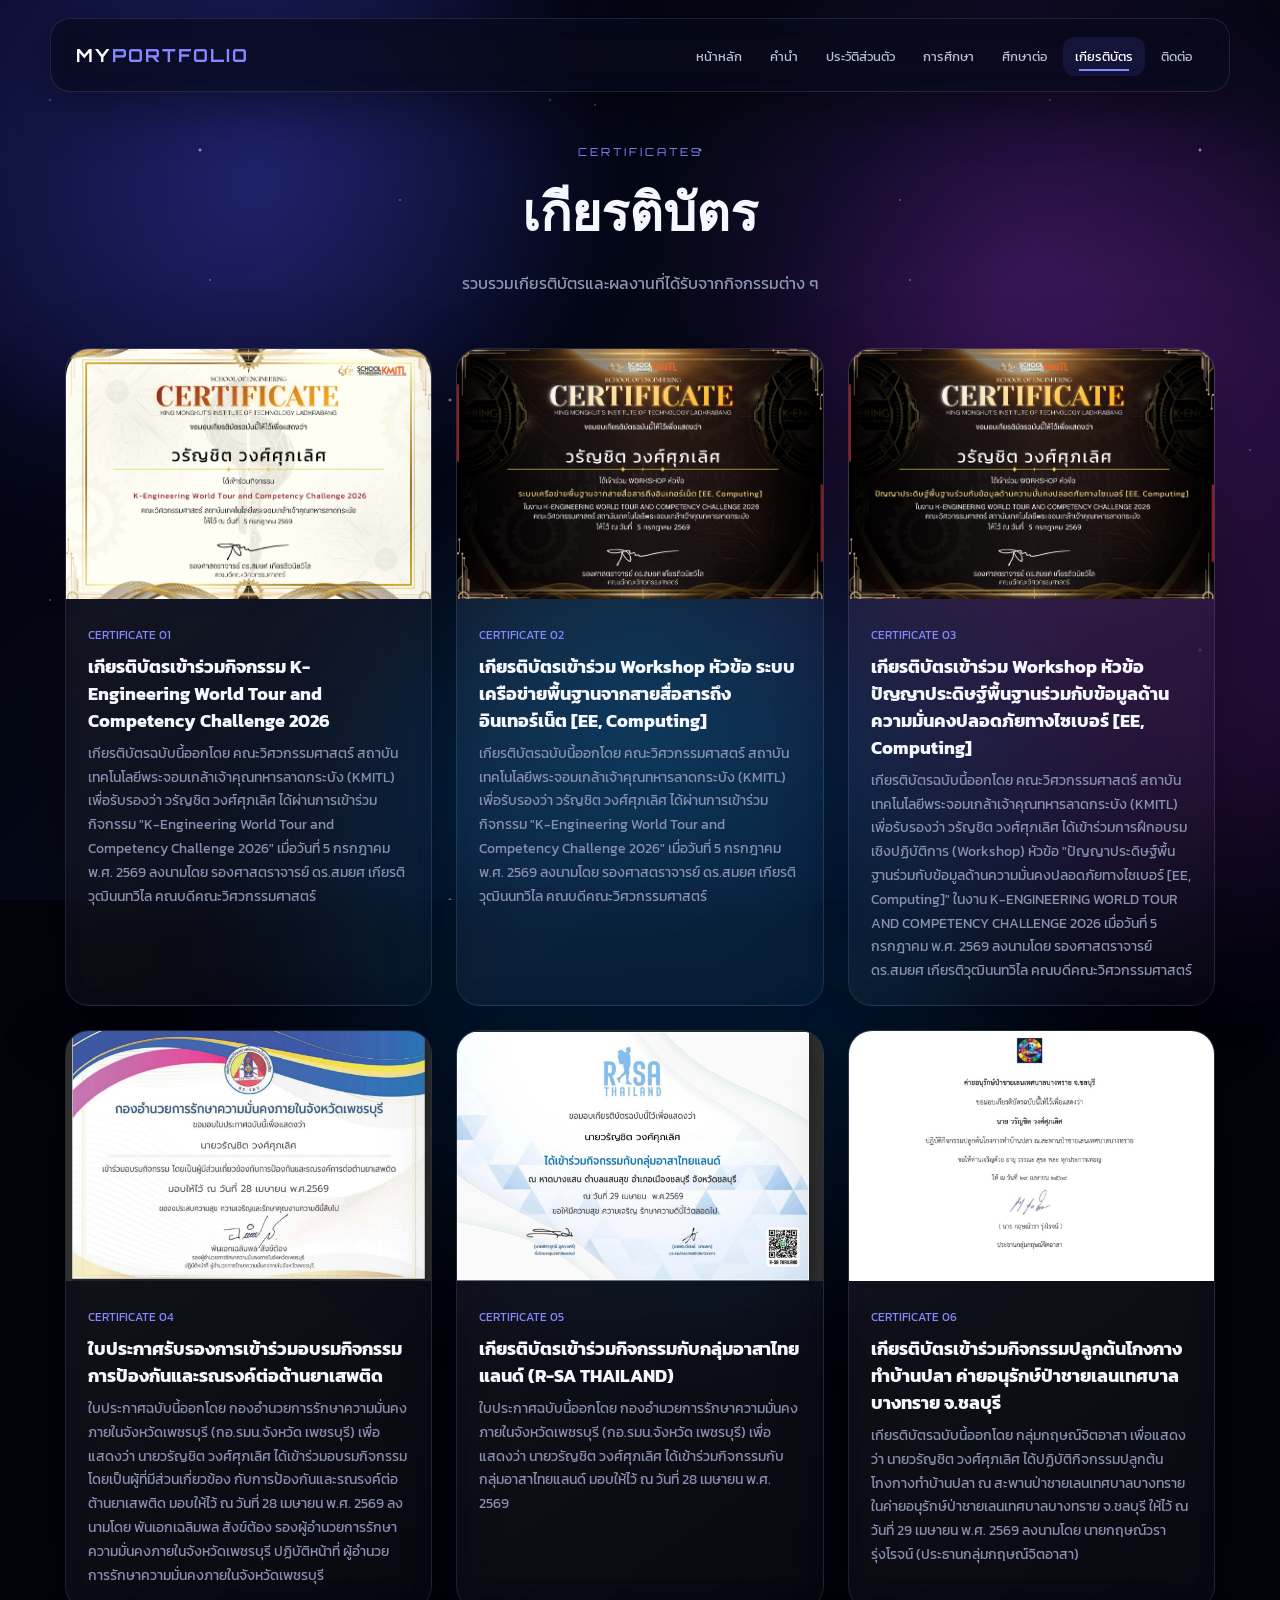
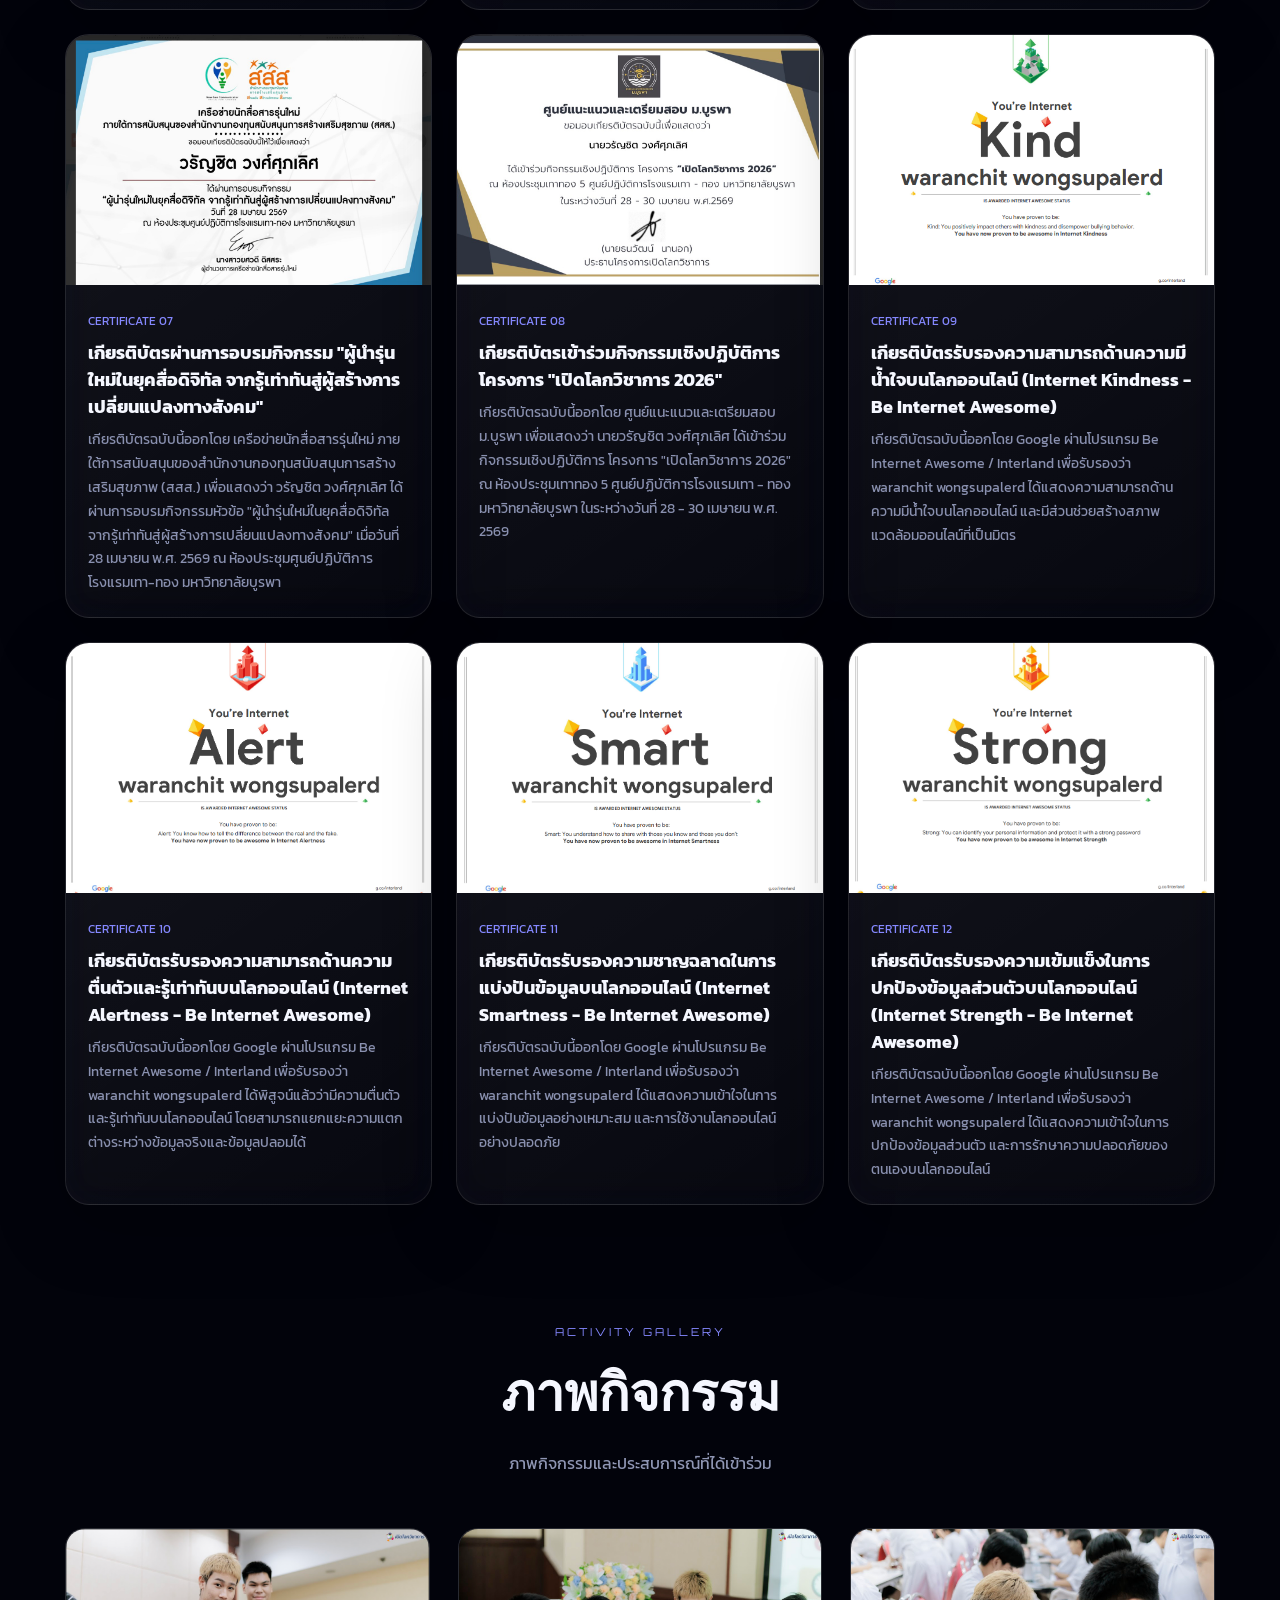
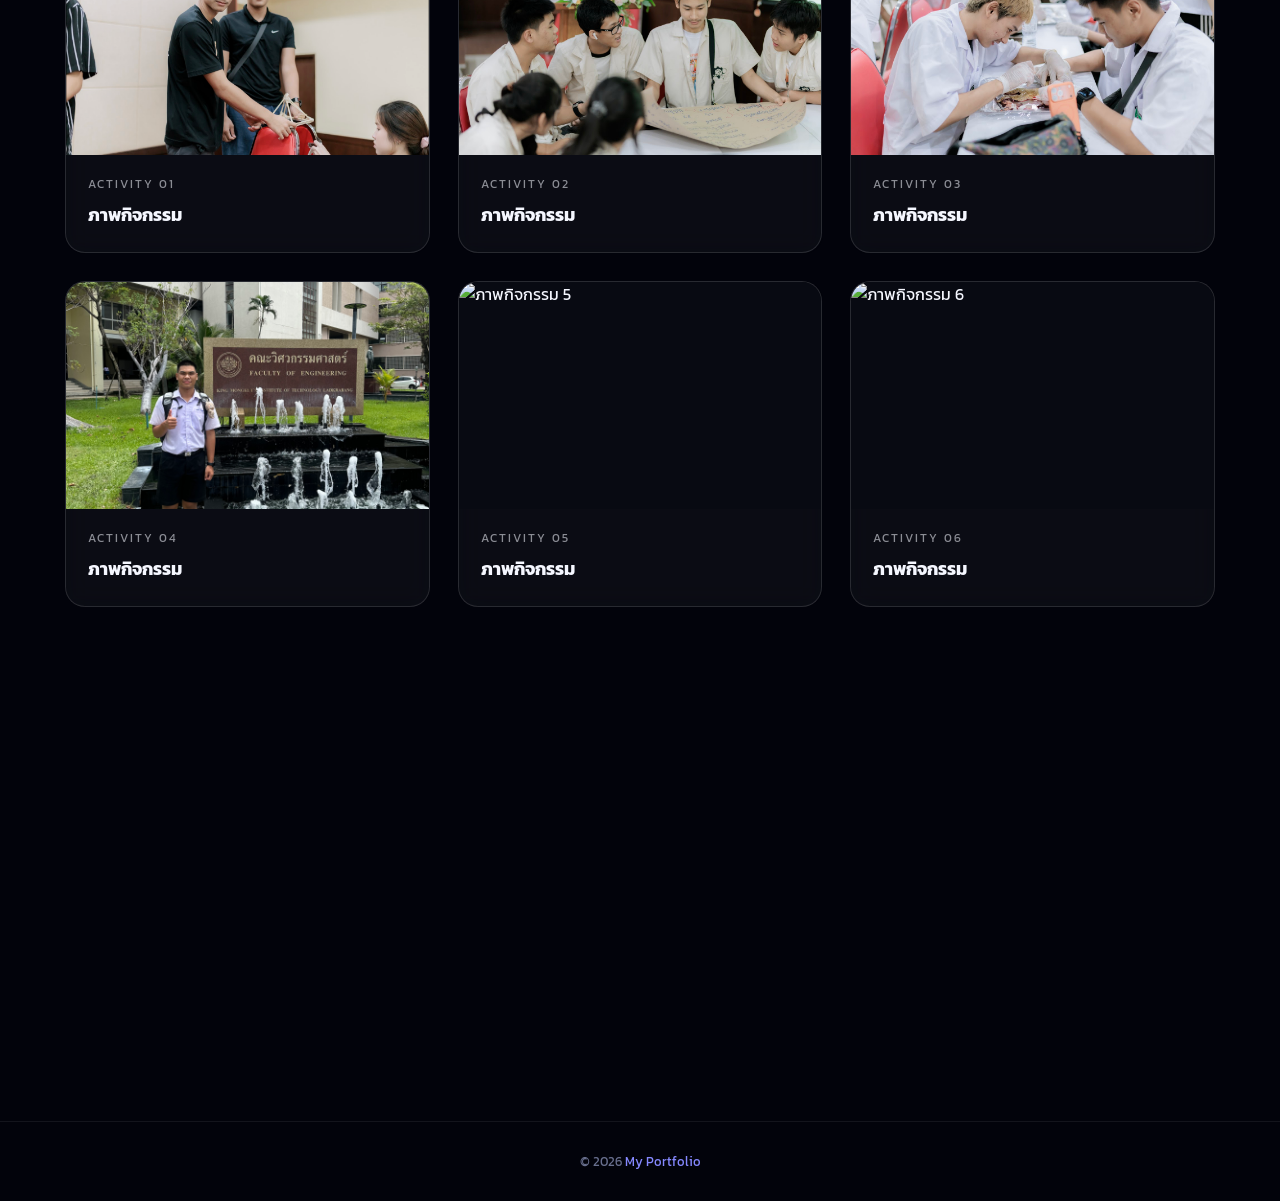
==== commit 39076ab7: "Update certificates.html" ====
--- a/certificates.html
+++ b/certificates.html
@@ -957,7 +957,7 @@
             <div class="activity-img">
 
                 <img
-                    src="activity1.jpg"
+                    src="IMG_7668.png"
                     alt="ภาพกิจกรรม 1"
                 >
 
@@ -986,7 +986,7 @@
             <div class="activity-img">
 
                 <img
-                    src="activity2.jpg"
+                    src="IMG_7669.png"
                     alt="ภาพกิจกรรม 2"
                 >
 
@@ -1015,7 +1015,7 @@
             <div class="activity-img">
 
                 <img
-                    src="activity3.jpg"
+                    src="IMG_7747.png"
                     alt="ภาพกิจกรรม 3"
                 >
 
@@ -1044,7 +1044,7 @@
             <div class="activity-img">
 
                 <img
-                    src="activity4.jpg"
+                    src="IMG_8723.jpeg"
                     alt="ภาพกิจกรรม 4"
                 >
 
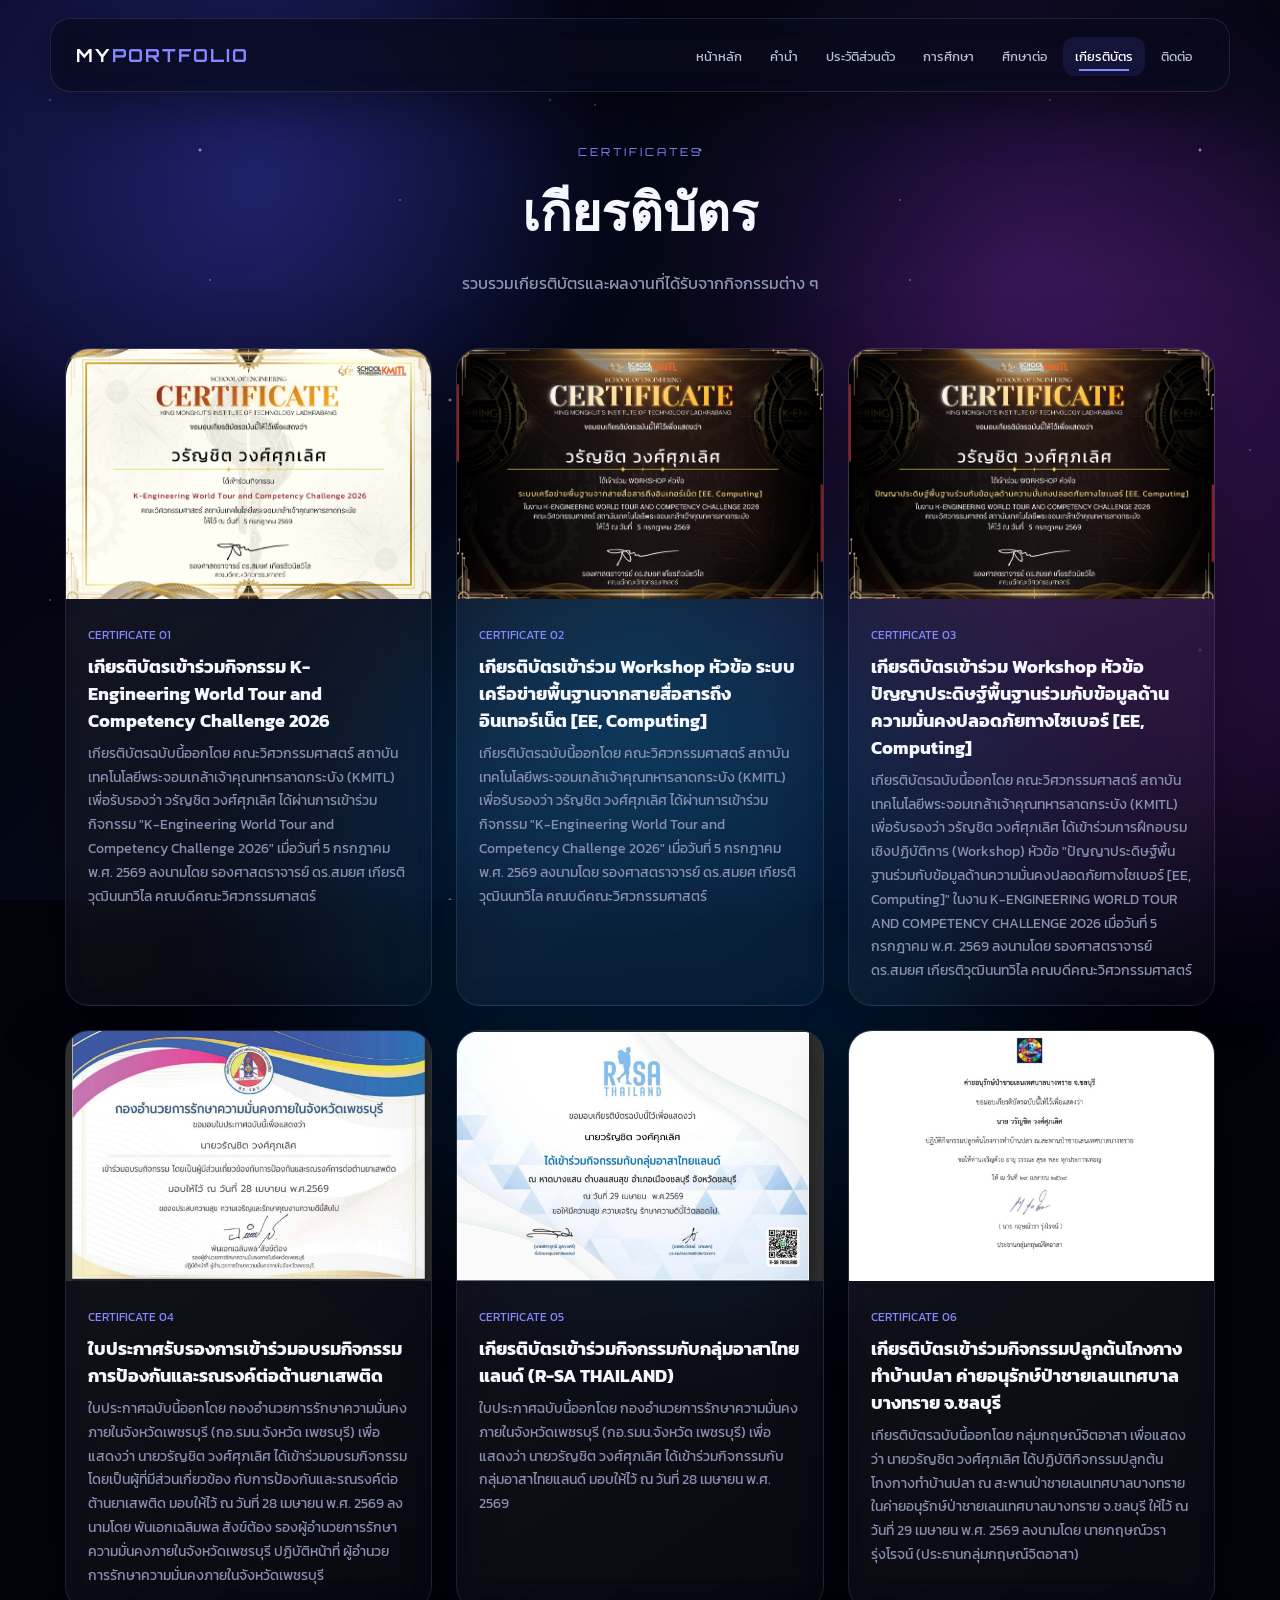
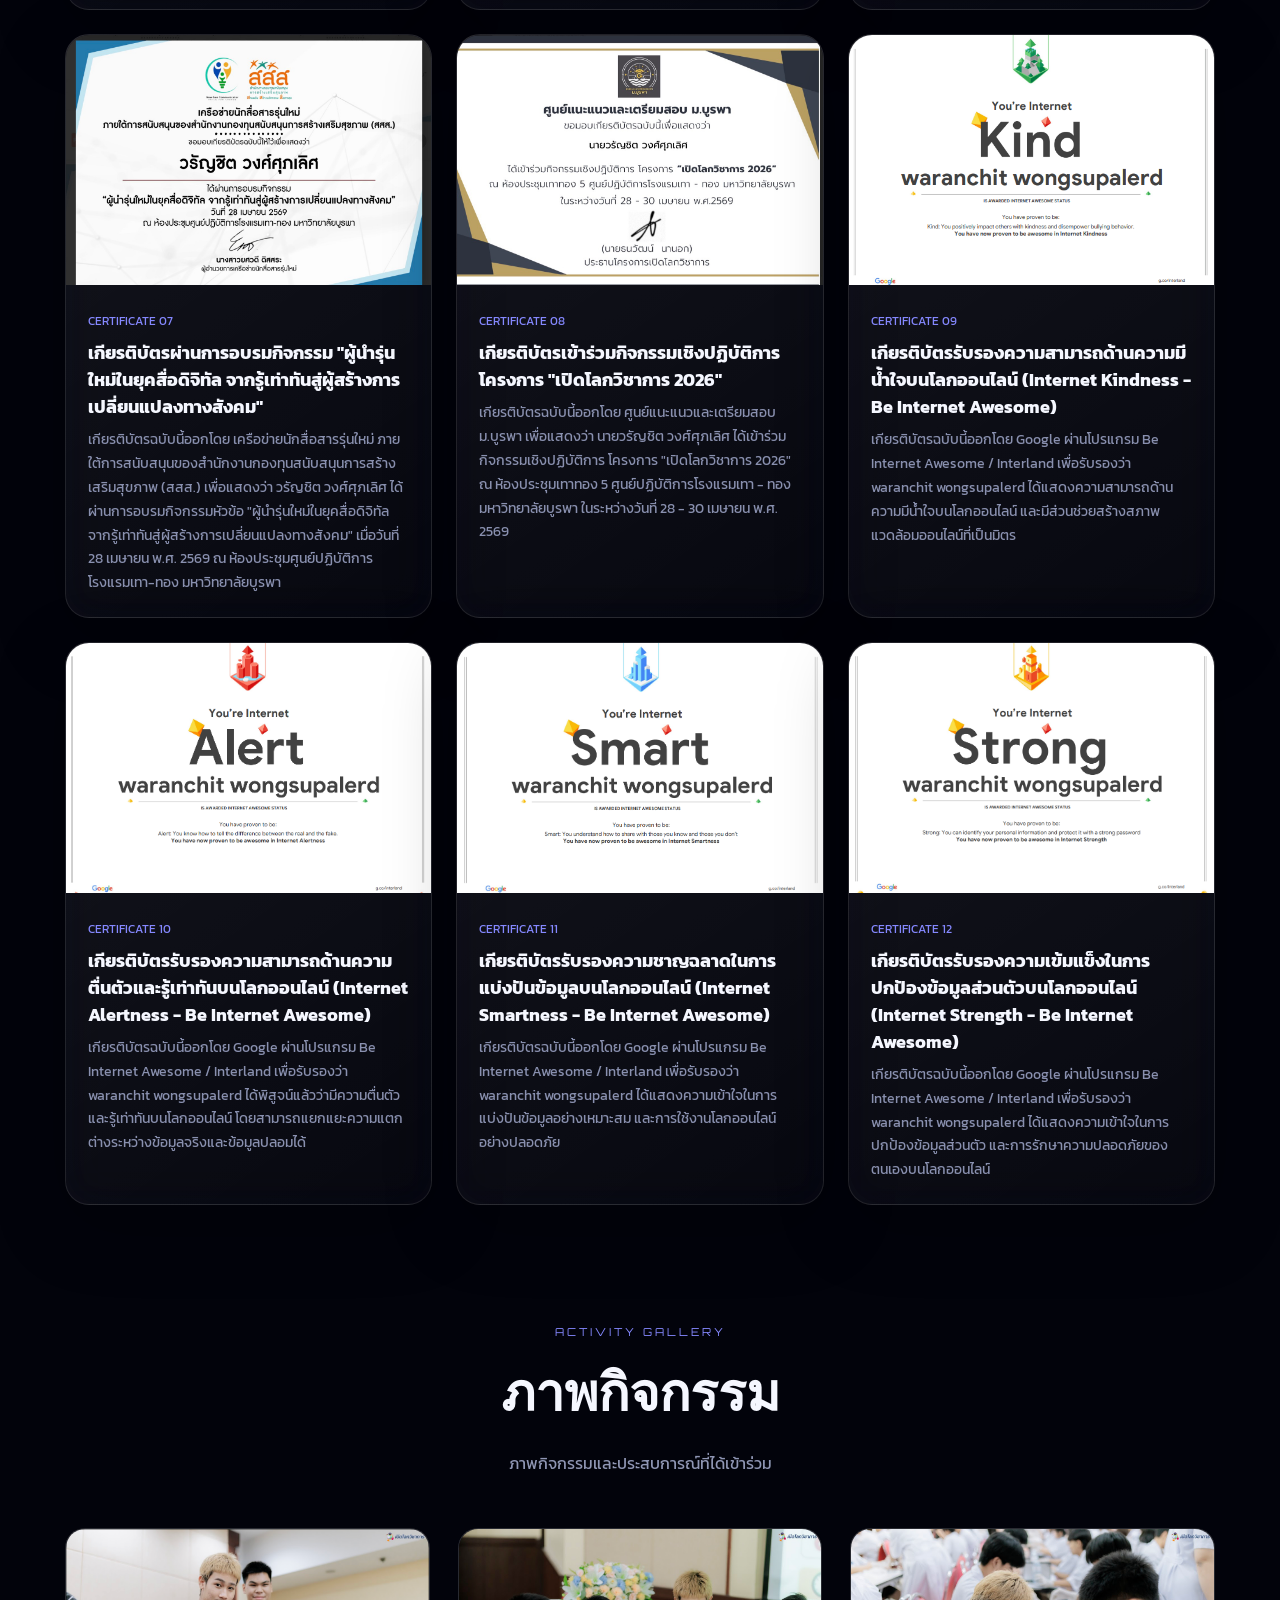
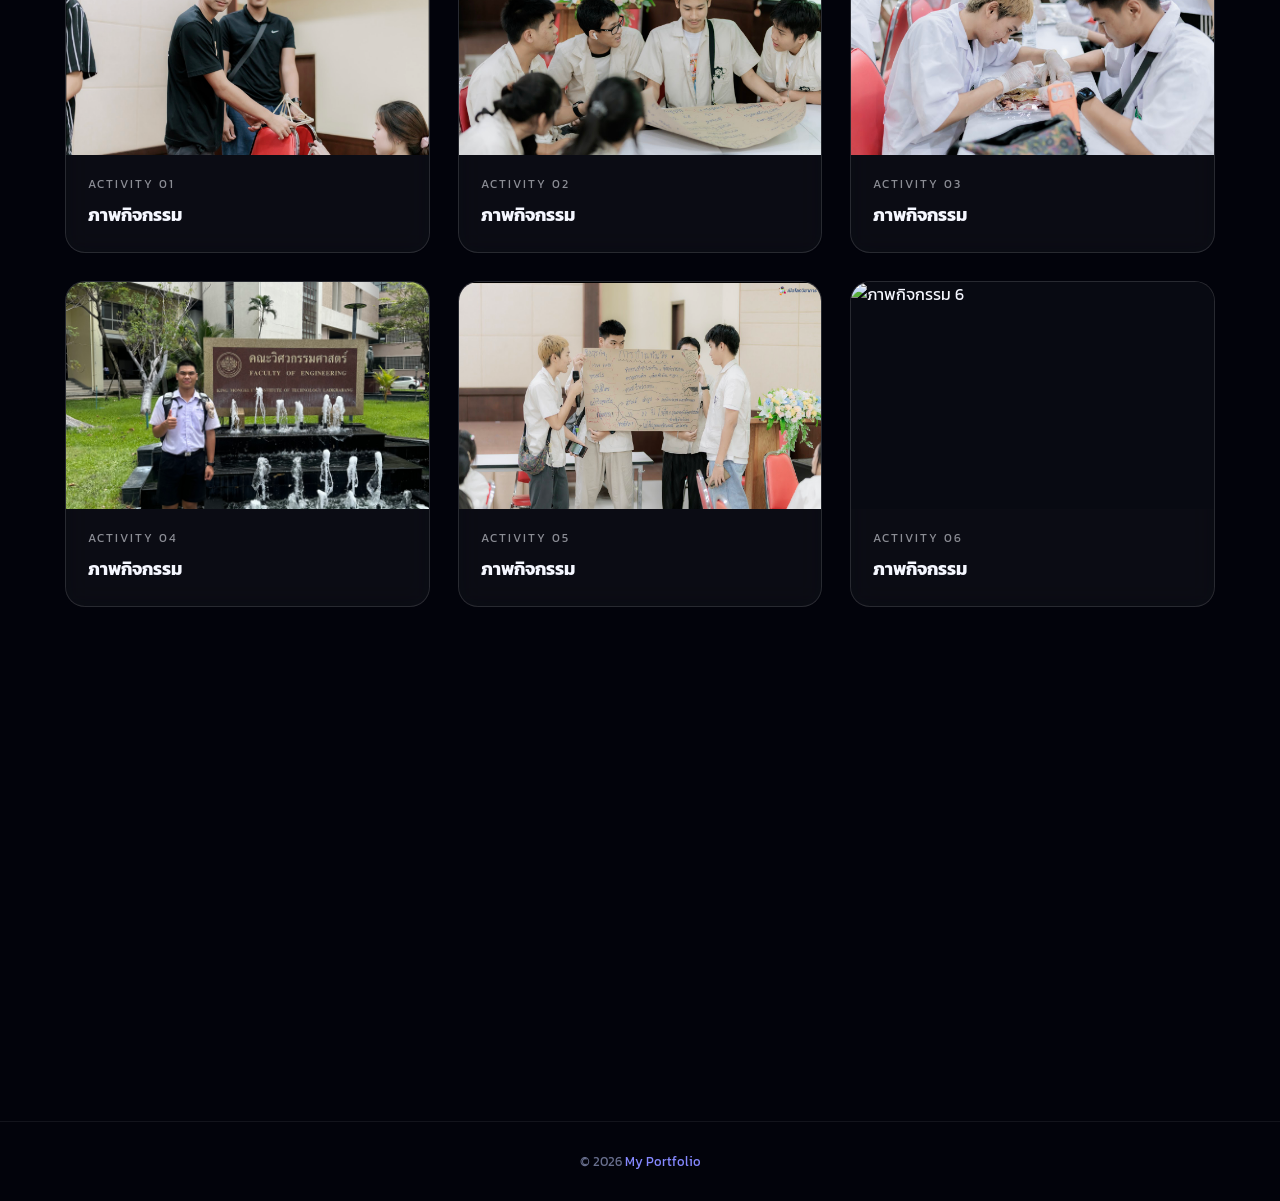
==== commit d1e260b3: "Update certificates.html" ====
--- a/certificates.html
+++ b/certificates.html
@@ -1073,7 +1073,7 @@
             <div class="activity-img">
 
                 <img
-                    src="activity5.jpg"
+                    src="IMG_7671.png"
                     alt="ภาพกิจกรรม 5"
                 >
 
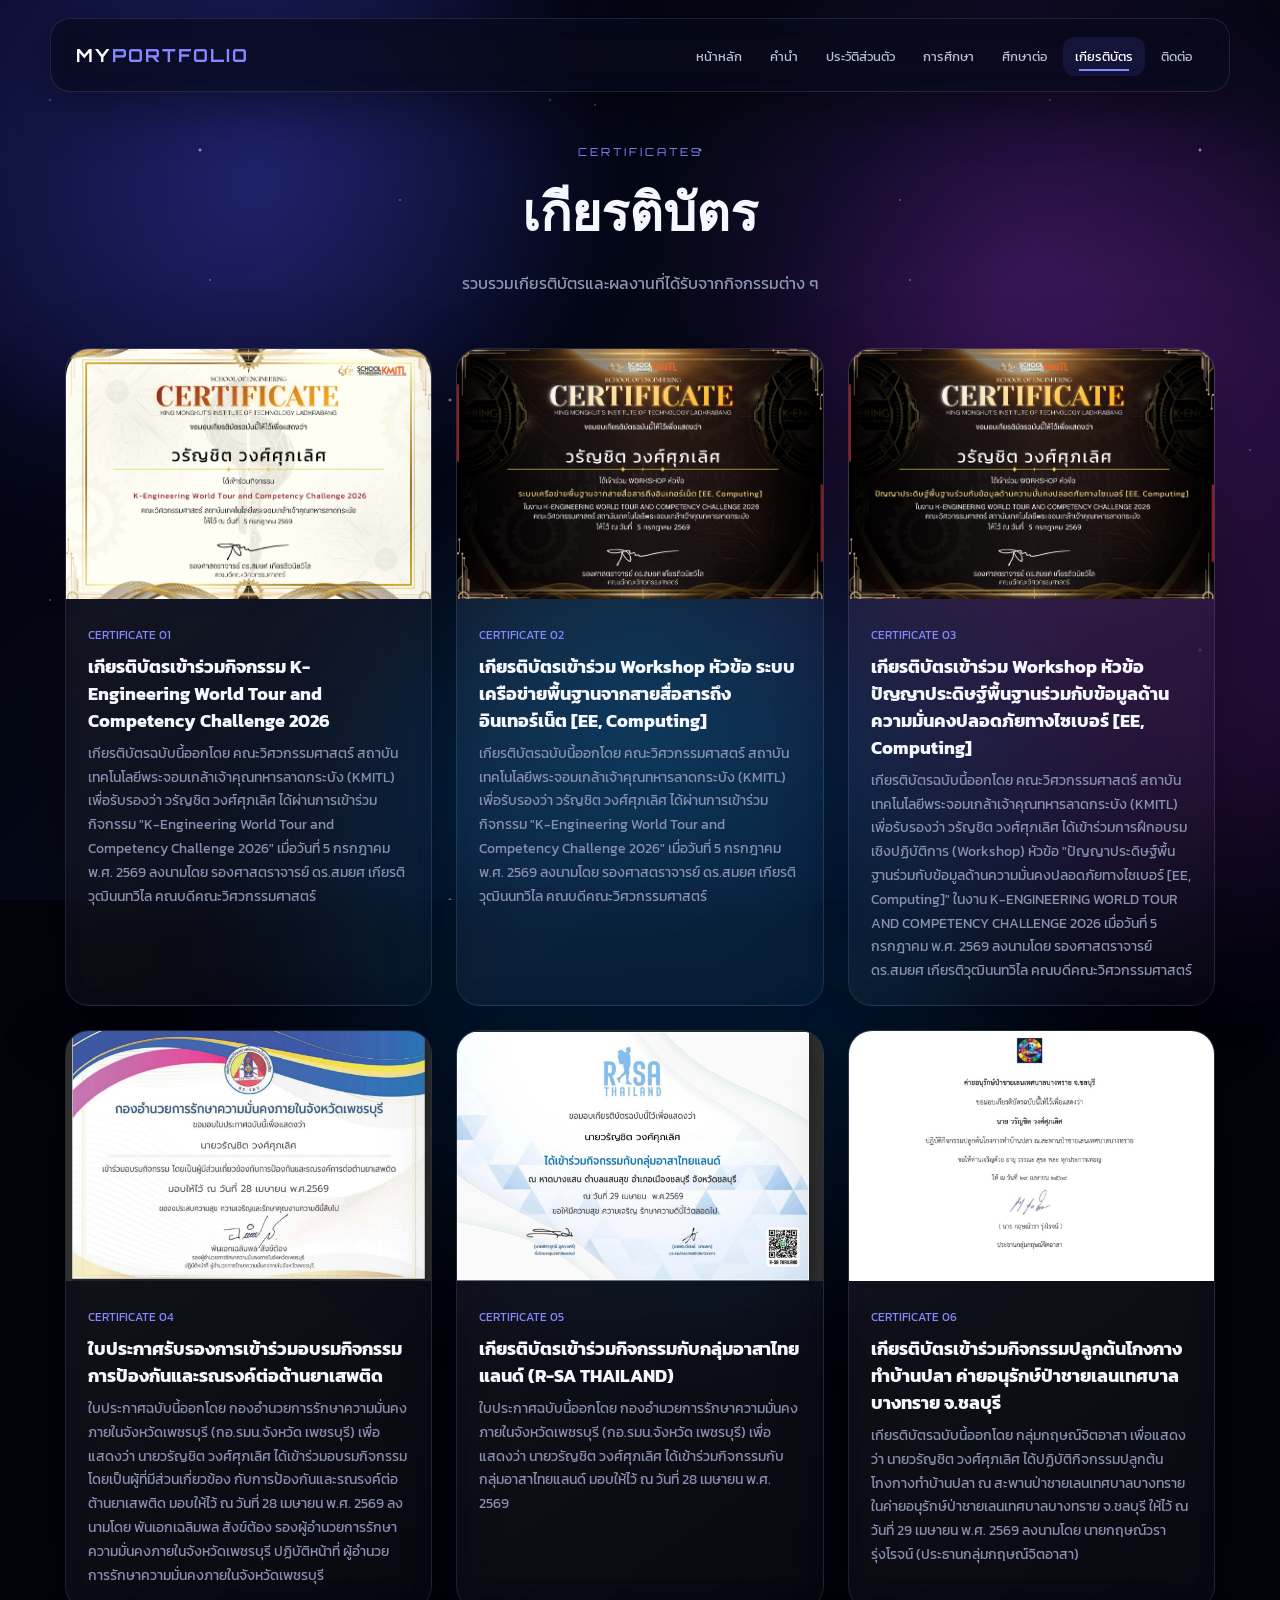
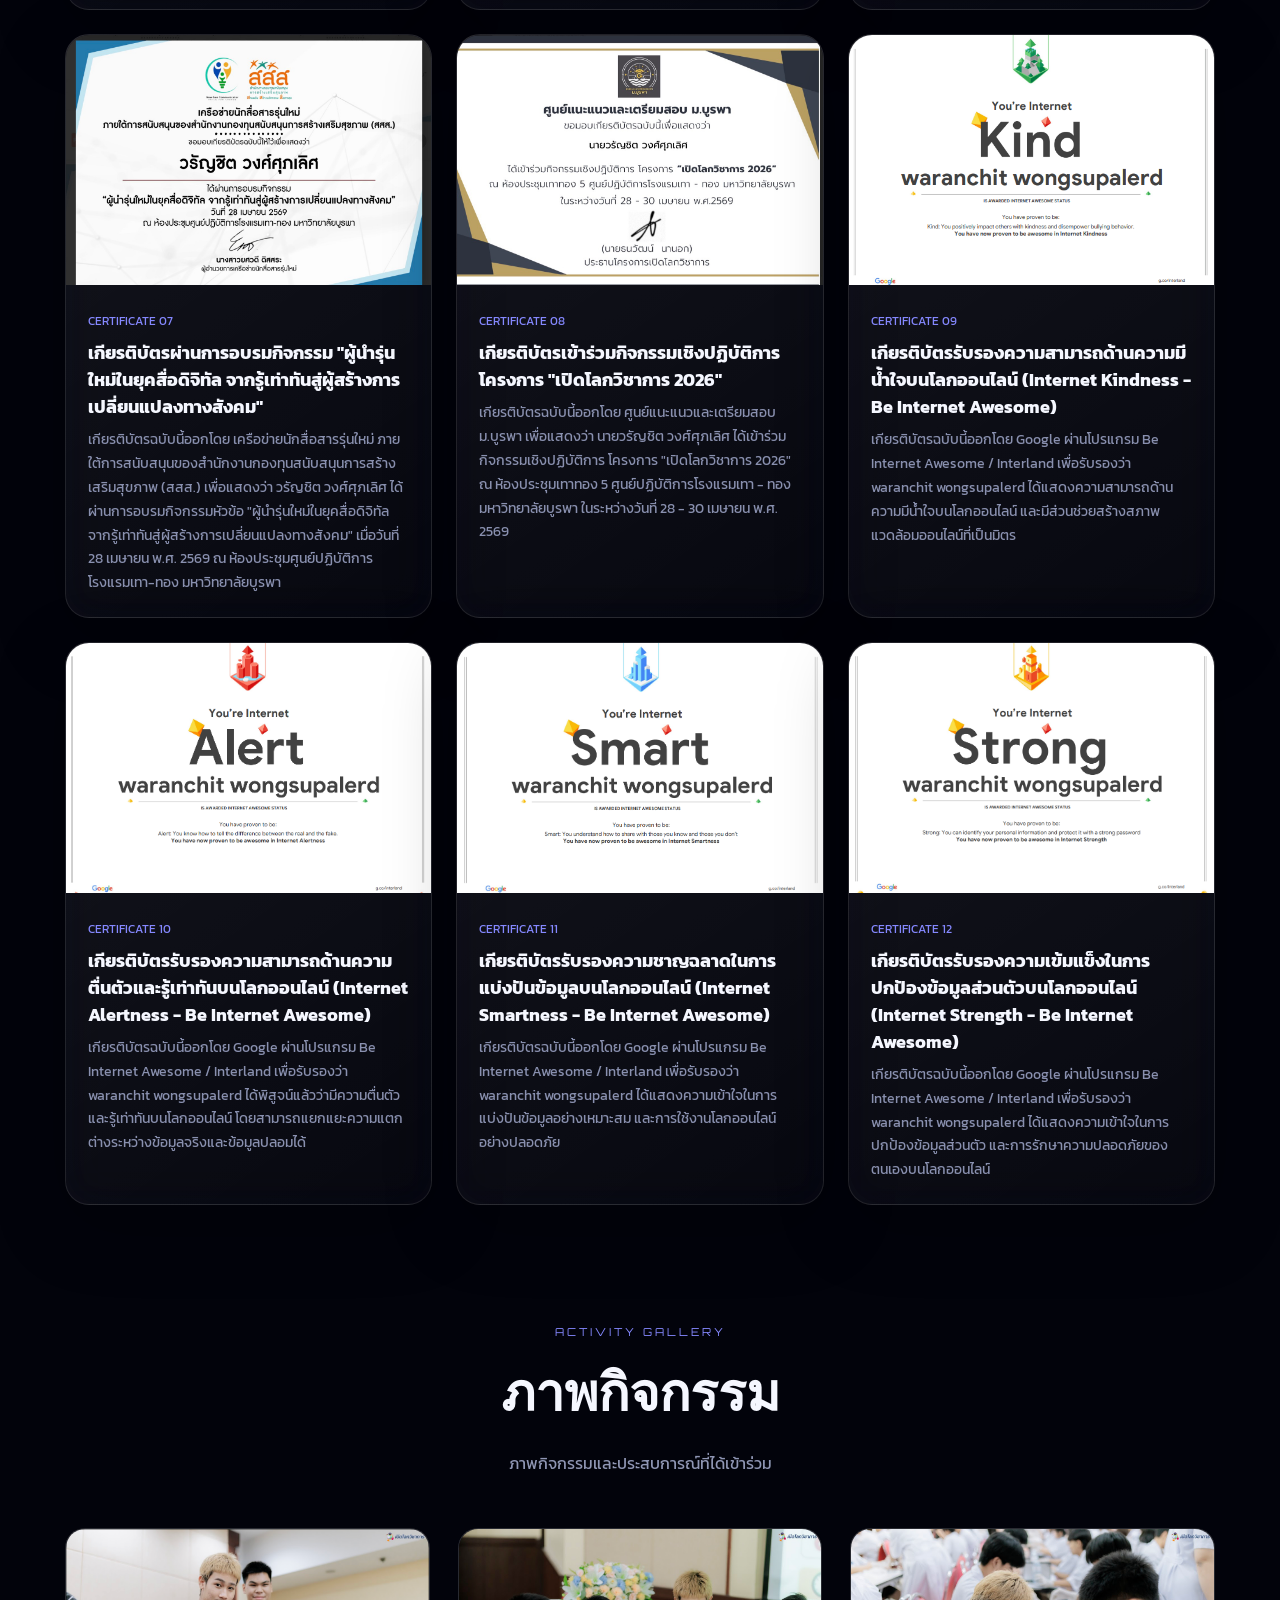
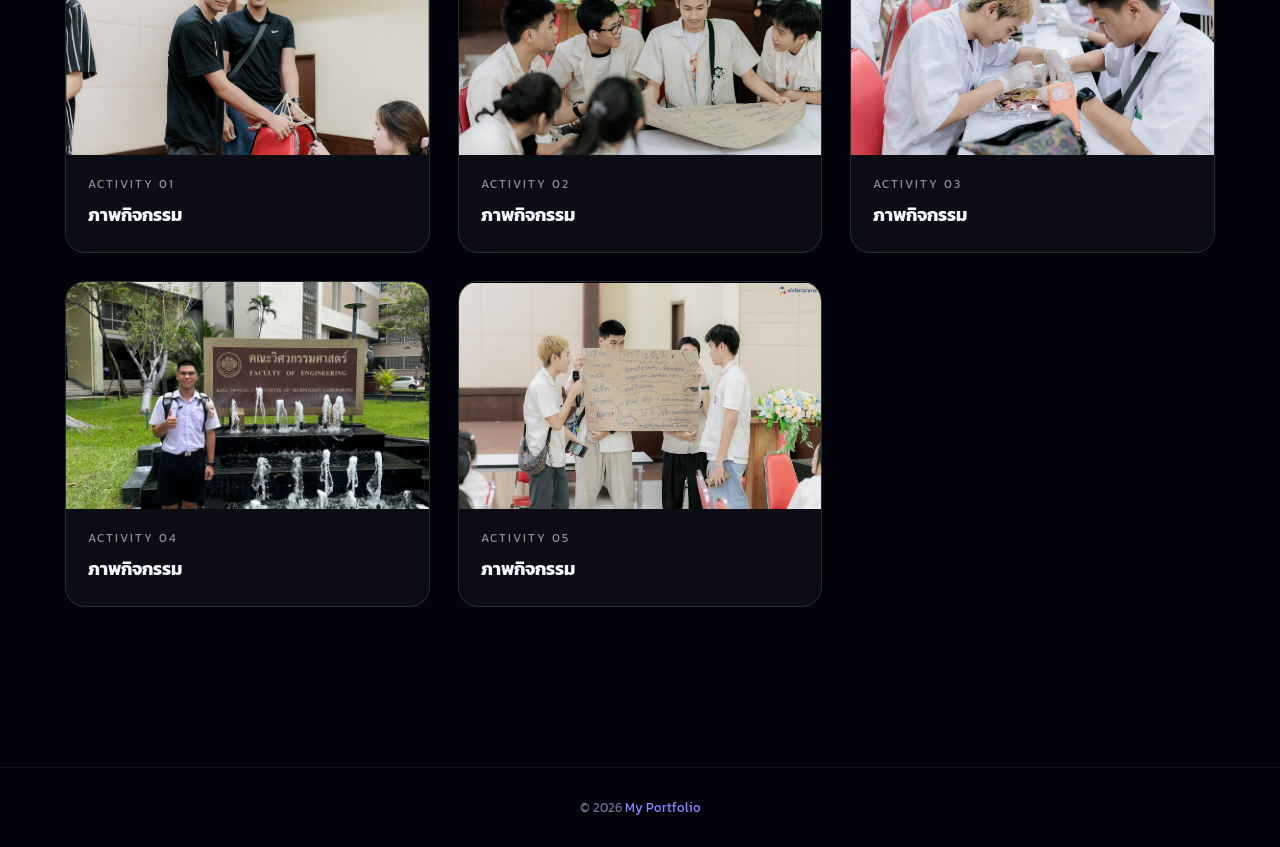
==== commit 09d20a55: "Update certificates.html" ====
--- a/certificates.html
+++ b/certificates.html
@@ -1094,64 +1094,6 @@
         </div>
 
 
-
-        <!-- ACTIVITY 06 -->
-
-        <div class="activity-card reveal">
-
-            <div class="activity-img">
-
-                <img
-                    src="activity6.jpg"
-                    alt="ภาพกิจกรรม 6"
-                >
-
-            </div>
-
-            <div class="activity-info">
-
-                <span>
-                    ACTIVITY 06
-                </span>
-
-                <h2>
-                    ภาพกิจกรรม
-                </h2>
-
-            </div>
-
-        </div>
-
-
-
-        <!-- ACTIVITY 07 -->
-
-        <div class="activity-card reveal">
-
-            <div class="activity-img">
-
-                <img
-                    src="activity7.jpg"
-                    alt="ภาพกิจกรรม 7"
-                >
-
-            </div>
-
-            <div class="activity-info">
-
-                <span>
-                    ACTIVITY 07
-                </span>
-
-                <h2>
-                    ภาพกิจกรรม
-                </h2>
-
-            </div>
-
-        </div>
-
-
     </div>
 
 </section>
